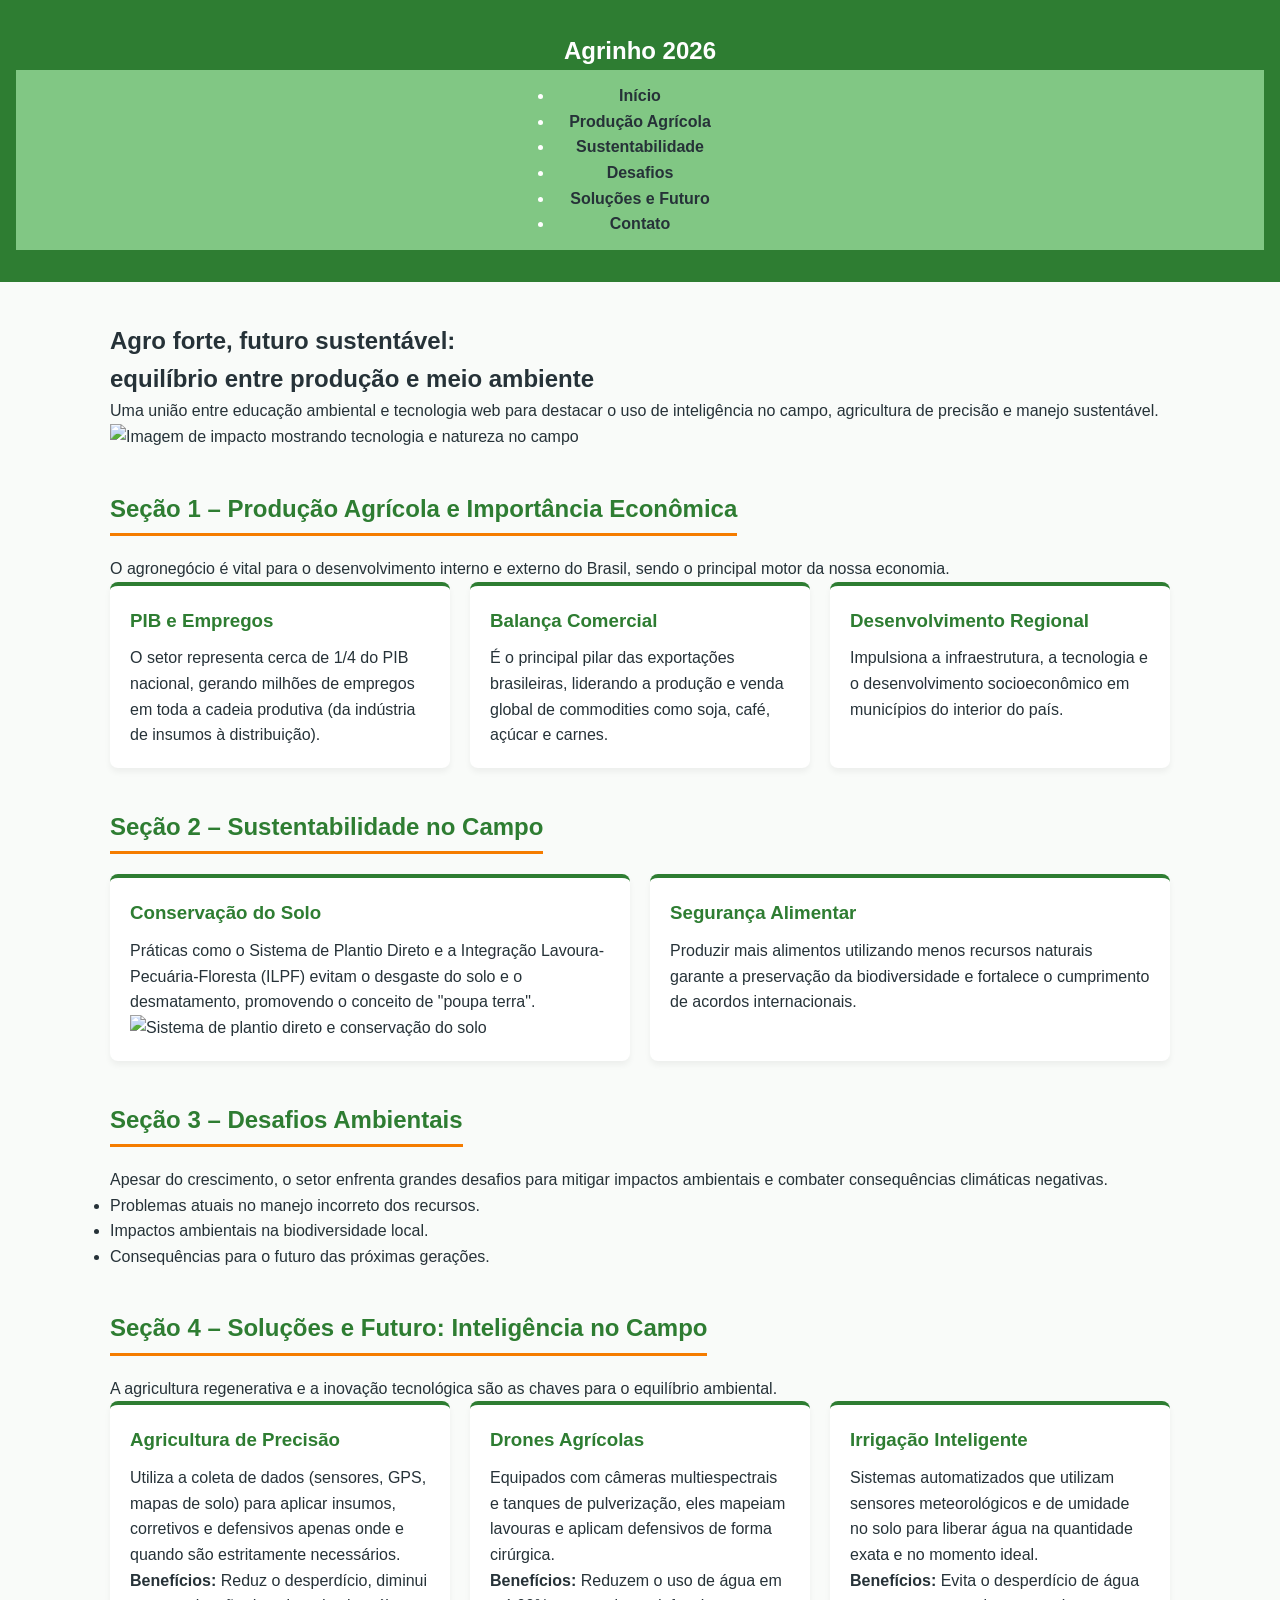
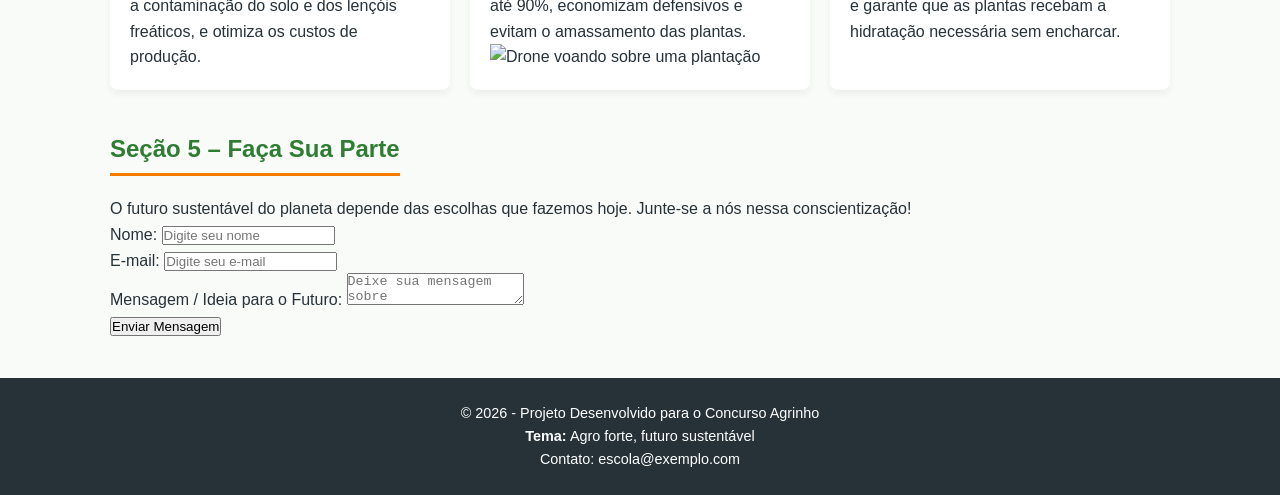
==== index.html @ 7d665810 "Create index.html" ====
<!DOCTYPE html>
<html lang="pt-BR">
<head>
    <meta charset="UTF-8">
    <meta name="viewport" content="width=device-width, initial-scale=1.0">
    <title>Agrinho 2026 - Agro Forte, Futuro Sustentável</title>
    <link rel="stylesheet" href="style.css">
</head>
<body>

    <header>
        <div class="logo">
            <h2>Agrinho 2026</h2>
        </div>
        <nav>
            <ul>
                <li><a href="#inicio">Início</a></li>
                <li><a href="#producao">Produção Agrícola</a></li>
                <li><a href="#sustentabilidade">Sustentabilidade</a></li>
                <li><a href="#desafios">Desafios</a></li>
                <li><a href="#solucoes">Soluções e Futuro</a></li>
                <li><a href="#contato">Contato</a></li>
            </ul>
        </nav>
    </header>

    <main>

        <section id="inicio">
            <div class="banner">
                <h1>Agro forte, futuro sustentável:<br><span>equilíbrio entre produção e meio ambiente</span></h1>
                <p>Uma união entre educação ambiental e tecnologia web para destacar o uso de inteligência no campo, agricultura de precisão e manejo sustentável.</p>
                <img src="https://via.placeholder.com/1200x400" alt="Imagem de impacto mostrando tecnologia e natureza no campo" class="img-responsiva">
            </div>
        </section>

        <section id="producao">
            <h2 class="titulo-secao">Seção 1 – Produção Agrícola e Importância Econômica</h2>
            <p class="subtitulo-secao">O agronegócio é vital para o desenvolvimento interno e externo do Brasil, sendo o principal motor da nossa economia.</p>
            
            <div class="container-cards">
                <article class="card">
                    <h3>PIB e Empregos</h3>
                    <p>O setor representa cerca de 1/4 do PIB nacional, gerando milhões de empregos em toda a cadeia produtiva (da indústria de insumos à distribuição).</p>
                </article>

                <article class="card">
                    <h3>Balança Comercial</h3>
                    <p>É o principal pilar das exportações brasileiras, liderando a produção e venda global de commodities como soja, café, açúcar e carnes.</p>
                </article>

                <article class="card">
                    <h3>Desenvolvimento Regional</h3>
                    <p>Impulsiona a infraestrutura, a tecnologia e o desenvolvimento socioeconômico em municípios do interior do país.</p>
                </article>
            </div>
        </section>

        <section id="sustentabilidade">
            <h2 class="titulo-secao">Seção 2 – Sustentabilidade no Campo</h2>
            
            <div class="container-cards">
                <article class="card">
                    <h3>Conservação do Solo</h3>
                    <p>Práticas como o Sistema de Plantio Direto e a Integração Lavoura-Pecuária-Floresta (ILPF) evitam o desgaste do solo e o desmatamento, promovendo o conceito de "poupa terra".</p>
                    <img src="https://via.placeholder.com/600x300" alt="Sistema de plantio direto e conservação do solo" class="img-responsiva">
                </article>

                <article class="card">
                    <h3>Segurança Alimentar</h3>
                    <p>Produzir mais alimentos utilizando menos recursos naturais garante a preservação da biodiversidade e fortalece o cumprimento de acordos internacionais.</p>
                </article>
            </div>
        </section>

        <section id="desafios" class="secao-destaque">
            <h2 class="titulo-secao">Seção 3 – Desafios Ambientais</h2>
            <p>Apesar do crescimento, o setor enfrenta grandes desafios para mitigar impactos ambientais e combater consequências climáticas negativas.</p>
            <ul class="lista-estilizada">
                <li>Problemas atuais no manejo incorreto dos recursos.</li>
                <li>Impactos ambientais na biodiversidade local.</li>
                <li>Consequências para o futuro das próximas gerações.</li>
            </ul>
        </section>

        <section id="solucoes">
            <h2 class="titulo-secao">Seção 4 – Soluções e Futuro: Inteligência no Campo</h2>
            <p class="subtitulo-secao">A agricultura regenerativa e a inovação tecnológica são as chaves para o equilíbrio ambiental.</p>

            <div class="container-cards">
                <article class="card">
                    <h3>Agricultura de Precisão</h3>
                    <p>Utiliza a coleta de dados (sensores, GPS, mapas de solo) para aplicar insumos, corretivos e defensivos apenas onde e quando são estritamente necessários.</p>
                    <p class="tag-beneficio"><strong>Benefícios:</strong> Reduz o desperdício, diminui a contaminação do solo e dos lençóis freáticos, e otimiza os custos de produção.</p>
                </article>

                <article class="card">
                    <h3>Drones Agrícolas</h3>
                    <p>Equipados com câmeras multiespectrais e tanques de pulverização, eles mapeiam lavouras e aplicam defensivos de forma cirúrgica.</p>
                    <p class="tag-beneficio"><strong>Benefícios:</strong> Reduzem o uso de água em até 90%, economizam defensivos e evitam o amassamento das plantas.</p>
                    <img src="https://via.placeholder.com/600x300" alt="Drone voando sobre uma plantação" class="img-responsiva">
                </article>

                <article class="card">
                    <h3>Irrigação Inteligente</h3>
                    <p>Sistemas automatizados que utilizam sensores meteorológicos e de umidade no solo para liberar água na quantidade exata e no momento ideal.</p>
                    <p class="tag-beneficio"><strong>Benefícios:</strong> Evita o desperdício de água e garante que as plantas recebam a hidratação necessária sem encharcar.</p>
                </article>
            </div>
        </section>

        <section id="contato" class="secao-formulario">
            <h2 class="titulo-secao">Seção 5 – Faça Sua Parte</h2>
            <p>O futuro sustentável do planeta depende das escolhas que fazemos hoje. Junte-se a nós nessa conscientização!</p>
            
            <form action="#" method="POST">
                <div class="grupo-campo">
                    <label for="nome">Nome:</label>
                    <input type="text" id="nome" name="nome" placeholder="Digite seu nome" required>
                </div>
                <div class="grupo-campo">
                    <label for="email">E-mail:</label>
                    <input type="email" id="email" name="email" placeholder="Digite seu e-mail" required>
                </div>
                <div class="grupo-campo">
                    <label for="mensagem">Mensagem / Ideia para o Futuro:</label>
                    <textarea id="mensagem" name="mensagem" placeholder="Deixe sua mensagem sobre sustentabilidade" required></textarea>
                </div>
                <button type="submit">Enviar Mensagem</button>
            </form>
        </section>

    </main>

    <footer>
        <p>&copy; 2026 - Projeto Desenvolvido para o Concurso Agrinho</p>
        <p><strong>Tema:</strong> Agro forte, futuro sustentável</p>
        <p>Contato: escola@exemplo.com</p>
    </footer>

</body>
</html>
---- style.css ----
/* ==========================================================================
   1. CONFIGURAÇÕES GERAIS E VARIÁVEIS
   ========================================================================== */
:root {
    /* Cores voltadas ao tema Agrinho (Sustentabilidade/Campo) */
    --cor-principal: #2e7d32;     /* Verde folha escuro */
    --cor-secundaria: #81c784;    /* Verde claro */
    --cor-destaque: #f57c00;      /* Laranja terra/sol */
    --cor-fundo: #f9fbf9;         /* Branco levemente esverdeado */
    --cor-texto: #263238;         /* Cinza escuro para melhor leitura */
    --cor-card: #ffffff;          /* Branco puro para os blocos */
    
    /* Fontes */
    --fonte-principal: 'Arial', sans-serif;
}

* {
    margin: 0;
    padding: 0;
    box-sizing: border-box;
}

body {
    font-family: var(--fonte-principal);
    background-color: var(--cor-fundo);
    color: var(--cor-texto);
    line-height: 1.6;
}

/* ==========================================================================
   2. ESTRUTURA DO LAYOUT (HEADER, NAV, MAIN, FOOTER)
   ========================================================================== */
header {
    background-color: var(--cor-principal);
    color: white;
    padding: 2rem 1rem;
    text-align: center;
}

header h1 {
    font-size: 2.2rem;
    margin-bottom: 0.5rem;
}

nav {
    background-color: var(--cor-secundaria);
    display: flex;
    justify-content: center;
    padding: 0.8rem;
}

nav a {
    color: var(--cor-texto);
    text-decoration: none;
    font-weight: bold;
    margin: 0 15px;
    transition: color 0.3s ease;
}

nav a:hover {
    color: white;
}

main {
    max-width: 1100px;
    margin: 40px auto;
    padding: 0 20px;
}

footer {
    background-color: var(--cor-texto);
    color: white;
    text-align: center;
    padding: 1.5rem;
    margin-top: 40px;
    font-size: 0.9rem;
}

/* ==========================================================================
   3. COMPONENTES (CARDS E SEÇÕES)
   ========================================================================== */
section {
    margin-bottom: 40px;
}

.titulo-secao {
    color: var(--cor-principal);
    border-bottom: 3px solid var(--cor-destaque);
    padding-bottom: 5px;
    margin-bottom: 20px;
    display: inline-block;
}

/* Container para organizar conteúdos lado a lado no PC */
.container-cards {
    display: flex;
    gap: 20px;
    flex-wrap: wrap; /* Permite quebrar linha no celular */
}

.card {
    background-color: var(--cor-card);
    border-radius: 8px;
    padding: 20px;
    flex: 1;
    min-width: 280px; /* Impede que fiquem esmagados */
    box-shadow: 0 4px 6px rgba(0, 0, 0, 0.05);
    border-top: 4px solid var(--cor-principal);
}

.card h3 {
    color: var(--cor-principal);
    margin-bottom: 10px;
}

/* ==========================================================================
   4. RESPONSIVIDADE (FOCO EM CELULARES)
   ========================================================================== */
@media (max-width: 768px) {
    header h1 {
        font-size: 1.8rem;
    }

    nav {
        flex-direction: column;
        align-items: center;
        gap: 10px;
    }

    main {
        margin: 20px auto;
    }

    .container-cards {
        flex-direction: column;
    }
}
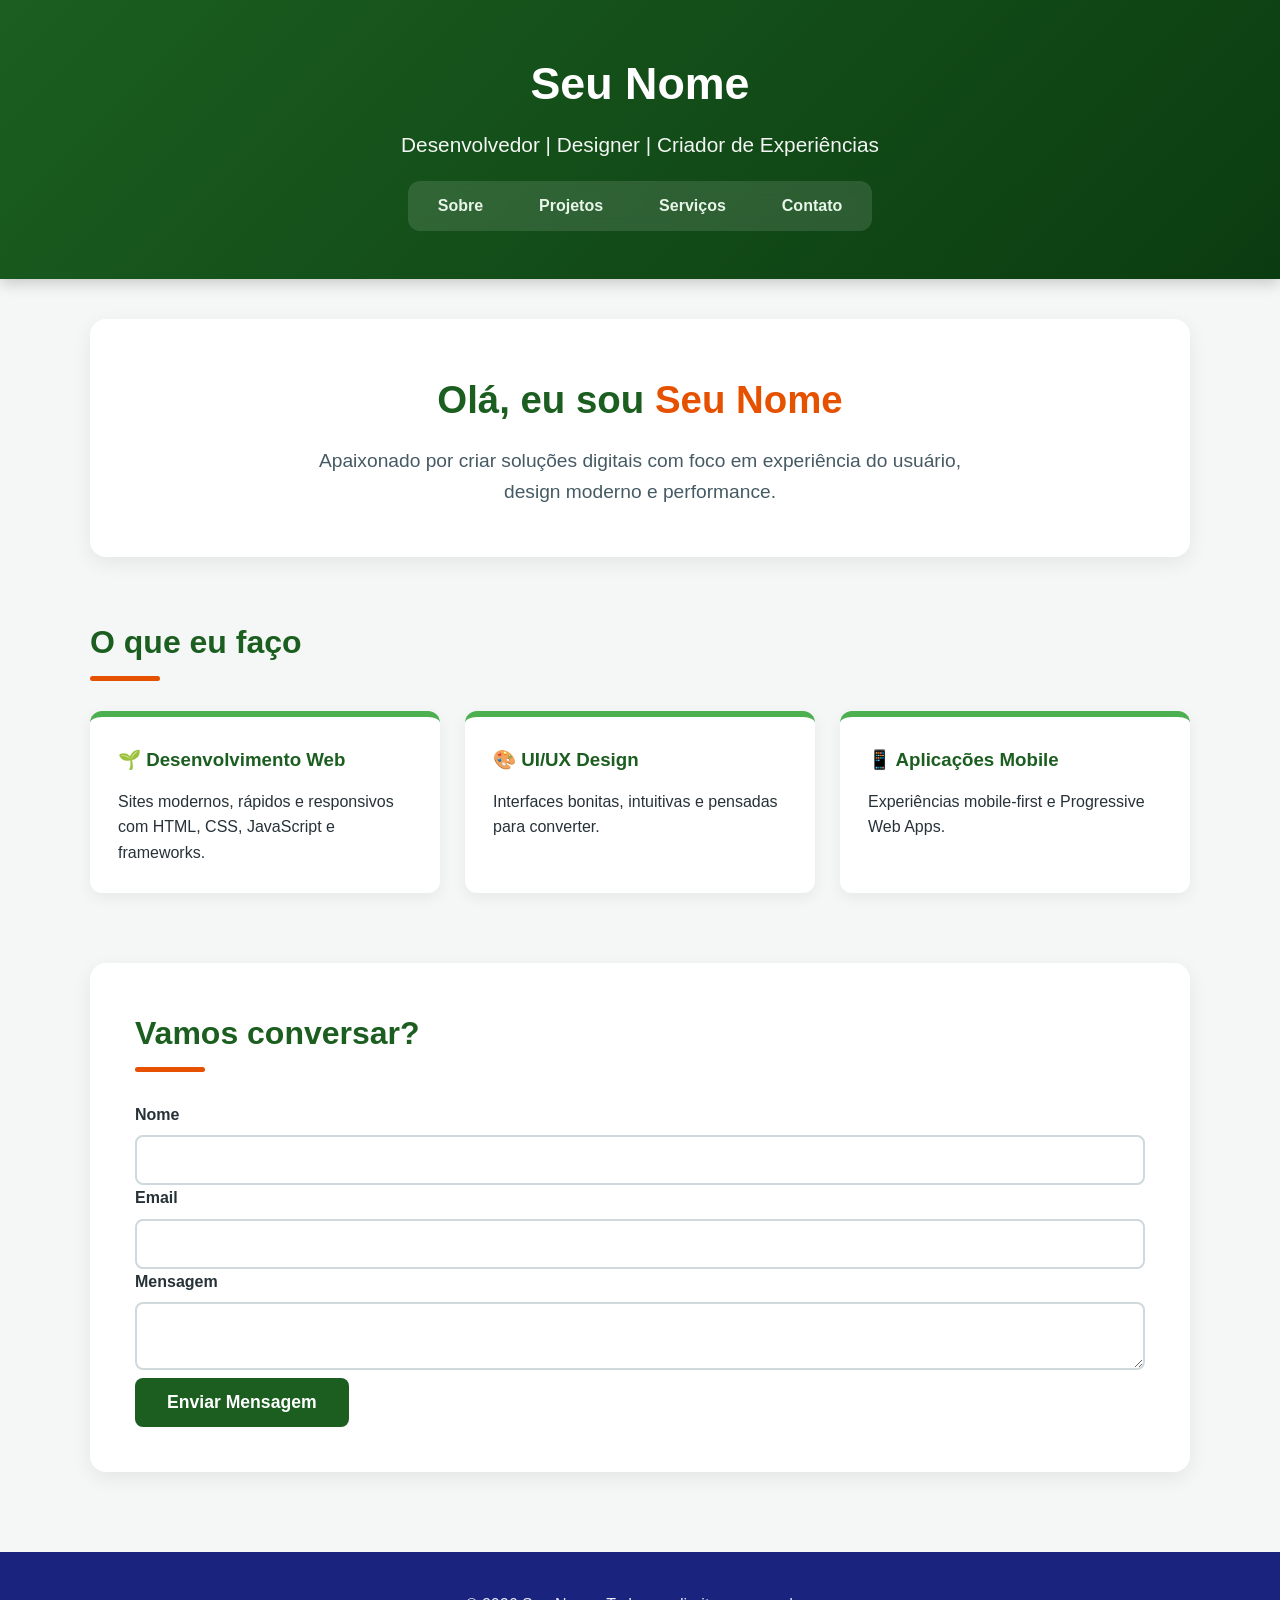
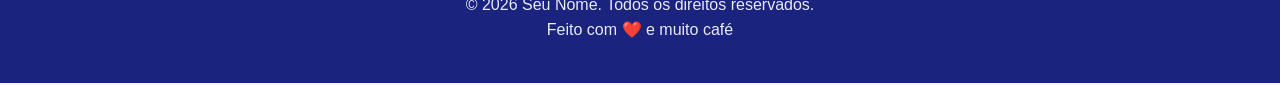
==== commit 9a127d7d: "Create index.html" ====
--- a/index.html
+++ b/index.html
@@ -3,139 +3,293 @@
 <head>
     <meta charset="UTF-8">
     <meta name="viewport" content="width=device-width, initial-scale=1.0">
-    <title>Agrinho 2026 - Agro Forte, Futuro Sustentável</title>
-    <link rel="stylesheet" href="style.css">
+    <title>Seu Nome | Portfólio</title>
+    <style>
+        /* === Seu CSS (melhorado e organizado) === */
+        :root {
+            --cor-principal: #1b5e20;
+            --cor-secundaria: #4caf50;
+            --cor-fundo-claro: #e8f5e9;
+            --cor-destaque: #e65100;
+            --cor-fundo: #f4f7f5;
+            --cor-texto: #263238;
+            --cor-card: #ffffff;
+            --fonte-principal: 'Segoe UI', Tahoma, Geneva, Verdana, sans-serif;
+        }
+
+        * {
+            margin: 0;
+            padding: 0;
+            box-sizing: border-box;
+        }
+
+        html { scroll-behavior: smooth; }
+
+        body {
+            font-family: var(--fonte-principal);
+            background-color: var(--cor-fundo);
+            color: var(--cor-texto);
+            line-height: 1.6;
+        }
+
+        header {
+            background: linear-gradient(135deg, var(--cor-principal), #0b3c11);
+            color: white;
+            padding: 3rem 1rem;
+            text-align: center;
+            box-shadow: 0 4px 15px rgba(0,0,0,0.2);
+        }
+
+        header h1 {
+            font-size: 2.8rem;
+            margin-bottom: 0.5rem;
+        }
+
+        header p {
+            font-size: 1.3rem;
+            opacity: 0.95;
+        }
+
+        nav {
+            background-color: rgba(255, 255, 255, 0.12);
+            margin: 20px auto 0;
+            padding: 12px;
+            border-radius: 12px;
+            display: inline-block;
+            backdrop-filter: blur(8px);
+        }
+
+        nav ul {
+            list-style: none;
+            display: flex;
+            justify-content: center;
+            gap: 20px;
+            flex-wrap: wrap;
+        }
+
+        nav a {
+            color: #e8f5e9;
+            text-decoration: none;
+            font-weight: 600;
+            padding: 10px 18px;
+            border-radius: 8px;
+            transition: all 0.3s ease;
+        }
+
+        nav a:hover {
+            background-color: var(--cor-destaque);
+            color: white;
+            transform: translateY(-2px);
+        }
+
+        main {
+            max-width: 1140px;
+            margin: 40px auto;
+            padding: 0 20px;
+        }
+
+        .banner {
+            background-color: var(--cor-card);
+            padding: 50px 30px;
+            border-radius: 16px;
+            box-shadow: 0 6px 20px rgba(0,0,0,0.07);
+            text-align: center;
+            margin-bottom: 60px;
+        }
+
+        .banner h1 {
+            color: var(--cor-principal);
+            font-size: 2.4rem;
+            margin-bottom: 16px;
+        }
+
+        .banner h1 span {
+            color: var(--cor-destaque);
+        }
+
+        .banner p {
+            font-size: 1.2rem;
+            max-width: 700px;
+            margin: 0 auto;
+            color: #455a64;
+        }
+
+        section {
+            margin-bottom: 70px;
+        }
+
+        .titulo-secao {
+            color: var(--cor-principal);
+            font-size: 2rem;
+            position: relative;
+            padding-bottom: 12px;
+            margin-bottom: 30px;
+        }
+
+        .titulo-secao::after {
+            content: '';
+            position: absolute;
+            bottom: 0;
+            left: 0;
+            width: 70px;
+            height: 5px;
+            background-color: var(--cor-destaque);
+            border-radius: 3px;
+        }
+
+        .container-cards {
+            display: flex;
+            gap: 25px;
+            flex-wrap: wrap;
+        }
+
+        .card {
+            background-color: var(--cor-card);
+            border-radius: 12px;
+            padding: 28px;
+            flex: 1;
+            min-width: 300px;
+            box-shadow: 0 5px 15px rgba(0,0,0,0.06);
+            border-top: 6px solid var(--cor-secundaria);
+            transition: all 0.3s ease;
+        }
+
+        .card:hover {
+            transform: translateY(-8px);
+            box-shadow: 0 12px 30px rgba(0,0,0,0.1);
+        }
+
+        .card h3 {
+            color: var(--cor-principal);
+            margin-bottom: 14px;
+        }
+
+        .secao-formulario {
+            background-color: var(--cor-card);
+            padding: 45px;
+            border-radius: 16px;
+            box-shadow: 0 6px 20px rgba(0,0,0,0.07);
+        }
+
+        form label {
+            display: block;
+            font-weight: 600;
+            margin-bottom: 8px;
+        }
+
+        form input, form textarea {
+            width: 100%;
+            padding: 14px;
+            border: 2px solid #cfd8dc;
+            border-radius: 8px;
+            font-size: 1rem;
+            transition: border 0.3s;
+        }
+
+        form input:focus, form textarea:focus {
+            border-color: var(--cor-secundaria);
+            outline: none;
+        }
+
+        form button {
+            background-color: var(--cor-principal);
+            color: white;
+            padding: 14px 32px;
+            border: none;
+            border-radius: 8px;
+            font-size: 1.1rem;
+            font-weight: bold;
+            cursor: pointer;
+            transition: 0.3s;
+        }
+
+        form button:hover {
+            background-color: #0f3d14;
+            transform: scale(1.03);
+        }
+
+        footer {
+            background-color: #1a237e;
+            color: #e8eaf6;
+            text-align: center;
+            padding: 2.5rem 1rem;
+            margin-top: 80px;
+        }
+
+        @media (max-width: 768px) {
+            header h1 { font-size: 2.1rem; }
+            .banner h1 { font-size: 1.9rem; }
+            nav ul { flex-direction: column; }
+            .container-cards { flex-direction: column; }
+        }
+    </style>
 </head>
 <body>
 
     <header>
-        <div class="logo">
-            <h2>Agrinho 2026</h2>
-        </div>
+        <h1>Seu Nome</h1>
+        <p>Desenvolvedor | Designer | Criador de Experiências</p>
+        
         <nav>
             <ul>
-                <li><a href="#inicio">Início</a></li>
-                <li><a href="#producao">Produção Agrícola</a></li>
-                <li><a href="#sustentabilidade">Sustentabilidade</a></li>
-                <li><a href="#desafios">Desafios</a></li>
-                <li><a href="#solucoes">Soluções e Futuro</a></li>
+                <li><a href="#sobre">Sobre</a></li>
+                <li><a href="#projetos">Projetos</a></li>
+                <li><a href="#servicos">Serviços</a></li>
                 <li><a href="#contato">Contato</a></li>
             </ul>
         </nav>
     </header>
 
     <main>
-
-        <section id="inicio">
-            <div class="banner">
-                <h1>Agro forte, futuro sustentável:<br><span>equilíbrio entre produção e meio ambiente</span></h1>
-                <p>Uma união entre educação ambiental e tecnologia web para destacar o uso de inteligência no campo, agricultura de precisão e manejo sustentável.</p>
-                <img src="https://via.placeholder.com/1200x400" alt="Imagem de impacto mostrando tecnologia e natureza no campo" class="img-responsiva">
+        <!-- Banner -->
+        <section class="banner" id="sobre">
+            <h1>Olá, eu sou <span>Seu Nome</span></h1>
+            <p>Apaixonado por criar soluções digitais com foco em experiência do usuário, design moderno e performance.</p>
+        </section>
+
+        <!-- Serviços / Habilidades -->
+        <section id="servicos">
+            <h2 class="titulo-secao">O que eu faço</h2>
+            <div class="container-cards">
+                <div class="card">
+                    <h3>🌱 Desenvolvimento Web</h3>
+                    <p>Sites modernos, rápidos e responsivos com HTML, CSS, JavaScript e frameworks.</p>
+                </div>
+                <div class="card">
+                    <h3>🎨 UI/UX Design</h3>
+                    <p>Interfaces bonitas, intuitivas e pensadas para converter.</p>
+                </div>
+                <div class="card">
+                    <h3>📱 Aplicações Mobile</h3>
+                    <p>Experiências mobile-first e Progressive Web Apps.</p>
+                </div>
             </div>
         </section>
 
-        <section id="producao">
-            <h2 class="titulo-secao">Seção 1 – Produção Agrícola e Importância Econômica</h2>
-            <p class="subtitulo-secao">O agronegócio é vital para o desenvolvimento interno e externo do Brasil, sendo o principal motor da nossa economia.</p>
-            
-            <div class="container-cards">
-                <article class="card">
-                    <h3>PIB e Empregos</h3>
-                    <p>O setor representa cerca de 1/4 do PIB nacional, gerando milhões de empregos em toda a cadeia produtiva (da indústria de insumos à distribuição).</p>
-                </article>
-
-                <article class="card">
-                    <h3>Balança Comercial</h3>
-                    <p>É o principal pilar das exportações brasileiras, liderando a produção e venda global de commodities como soja, café, açúcar e carnes.</p>
-                </article>
-
-                <article class="card">
-                    <h3>Desenvolvimento Regional</h3>
-                    <p>Impulsiona a infraestrutura, a tecnologia e o desenvolvimento socioeconômico em municípios do interior do país.</p>
-                </article>
-            </div>
-        </section>
-
-        <section id="sustentabilidade">
-            <h2 class="titulo-secao">Seção 2 – Sustentabilidade no Campo</h2>
-            
-            <div class="container-cards">
-                <article class="card">
-                    <h3>Conservação do Solo</h3>
-                    <p>Práticas como o Sistema de Plantio Direto e a Integração Lavoura-Pecuária-Floresta (ILPF) evitam o desgaste do solo e o desmatamento, promovendo o conceito de "poupa terra".</p>
-                    <img src="https://via.placeholder.com/600x300" alt="Sistema de plantio direto e conservação do solo" class="img-responsiva">
-                </article>
-
-                <article class="card">
-                    <h3>Segurança Alimentar</h3>
-                    <p>Produzir mais alimentos utilizando menos recursos naturais garante a preservação da biodiversidade e fortalece o cumprimento de acordos internacionais.</p>
-                </article>
-            </div>
-        </section>
-
-        <section id="desafios" class="secao-destaque">
-            <h2 class="titulo-secao">Seção 3 – Desafios Ambientais</h2>
-            <p>Apesar do crescimento, o setor enfrenta grandes desafios para mitigar impactos ambientais e combater consequências climáticas negativas.</p>
-            <ul class="lista-estilizada">
-                <li>Problemas atuais no manejo incorreto dos recursos.</li>
-                <li>Impactos ambientais na biodiversidade local.</li>
-                <li>Consequências para o futuro das próximas gerações.</li>
-            </ul>
-        </section>
-
-        <section id="solucoes">
-            <h2 class="titulo-secao">Seção 4 – Soluções e Futuro: Inteligência no Campo</h2>
-            <p class="subtitulo-secao">A agricultura regenerativa e a inovação tecnológica são as chaves para o equilíbrio ambiental.</p>
-
-            <div class="container-cards">
-                <article class="card">
-                    <h3>Agricultura de Precisão</h3>
-                    <p>Utiliza a coleta de dados (sensores, GPS, mapas de solo) para aplicar insumos, corretivos e defensivos apenas onde e quando são estritamente necessários.</p>
-                    <p class="tag-beneficio"><strong>Benefícios:</strong> Reduz o desperdício, diminui a contaminação do solo e dos lençóis freáticos, e otimiza os custos de produção.</p>
-                </article>
-
-                <article class="card">
-                    <h3>Drones Agrícolas</h3>
-                    <p>Equipados com câmeras multiespectrais e tanques de pulverização, eles mapeiam lavouras e aplicam defensivos de forma cirúrgica.</p>
-                    <p class="tag-beneficio"><strong>Benefícios:</strong> Reduzem o uso de água em até 90%, economizam defensivos e evitam o amassamento das plantas.</p>
-                    <img src="https://via.placeholder.com/600x300" alt="Drone voando sobre uma plantação" class="img-responsiva">
-                </article>
-
-                <article class="card">
-                    <h3>Irrigação Inteligente</h3>
-                    <p>Sistemas automatizados que utilizam sensores meteorológicos e de umidade no solo para liberar água na quantidade exata e no momento ideal.</p>
-                    <p class="tag-beneficio"><strong>Benefícios:</strong> Evita o desperdício de água e garante que as plantas recebam a hidratação necessária sem encharcar.</p>
-                </article>
-            </div>
-        </section>
-
-        <section id="contato" class="secao-formulario">
-            <h2 class="titulo-secao">Seção 5 – Faça Sua Parte</h2>
-            <p>O futuro sustentável do planeta depende das escolhas que fazemos hoje. Junte-se a nós nessa conscientização!</p>
-            
-            <form action="#" method="POST">
+        <!-- Formulário de Contato -->
+        <section class="secao-formulario" id="contato">
+            <h2 class="titulo-secao">Vamos conversar?</h2>
+            <form action="https://formspree.io/f/SEU_ID_AQUI" method="POST">
                 <div class="grupo-campo">
-                    <label for="nome">Nome:</label>
-                    <input type="text" id="nome" name="nome" placeholder="Digite seu nome" required>
+                    <label>Nome</label>
+                    <input type="text" name="nome" required>
                 </div>
                 <div class="grupo-campo">
-                    <label for="email">E-mail:</label>
-                    <input type="email" id="email" name="email" placeholder="Digite seu e-mail" required>
+                    <label>Email</label>
+                    <input type="email" name="email" required>
                 </div>
                 <div class="grupo-campo">
-                    <label for="mensagem">Mensagem / Ideia para o Futuro:</label>
-                    <textarea id="mensagem" name="mensagem" placeholder="Deixe sua mensagem sobre sustentabilidade" required></textarea>
+                    <label>Mensagem</label>
+                    <textarea name="mensagem" required></textarea>
                 </div>
                 <button type="submit">Enviar Mensagem</button>
             </form>
         </section>
-
     </main>
 
     <footer>
-        <p>&copy; 2026 - Projeto Desenvolvido para o Concurso Agrinho</p>
-        <p><strong>Tema:</strong> Agro forte, futuro sustentável</p>
-        <p>Contato: escola@exemplo.com</p>
+        <p>&copy; 2026 Seu Nome. Todos os direitos reservados.</p>
+        <p>Feito com ❤️ e muito café</p>
     </footer>
 
 </body>
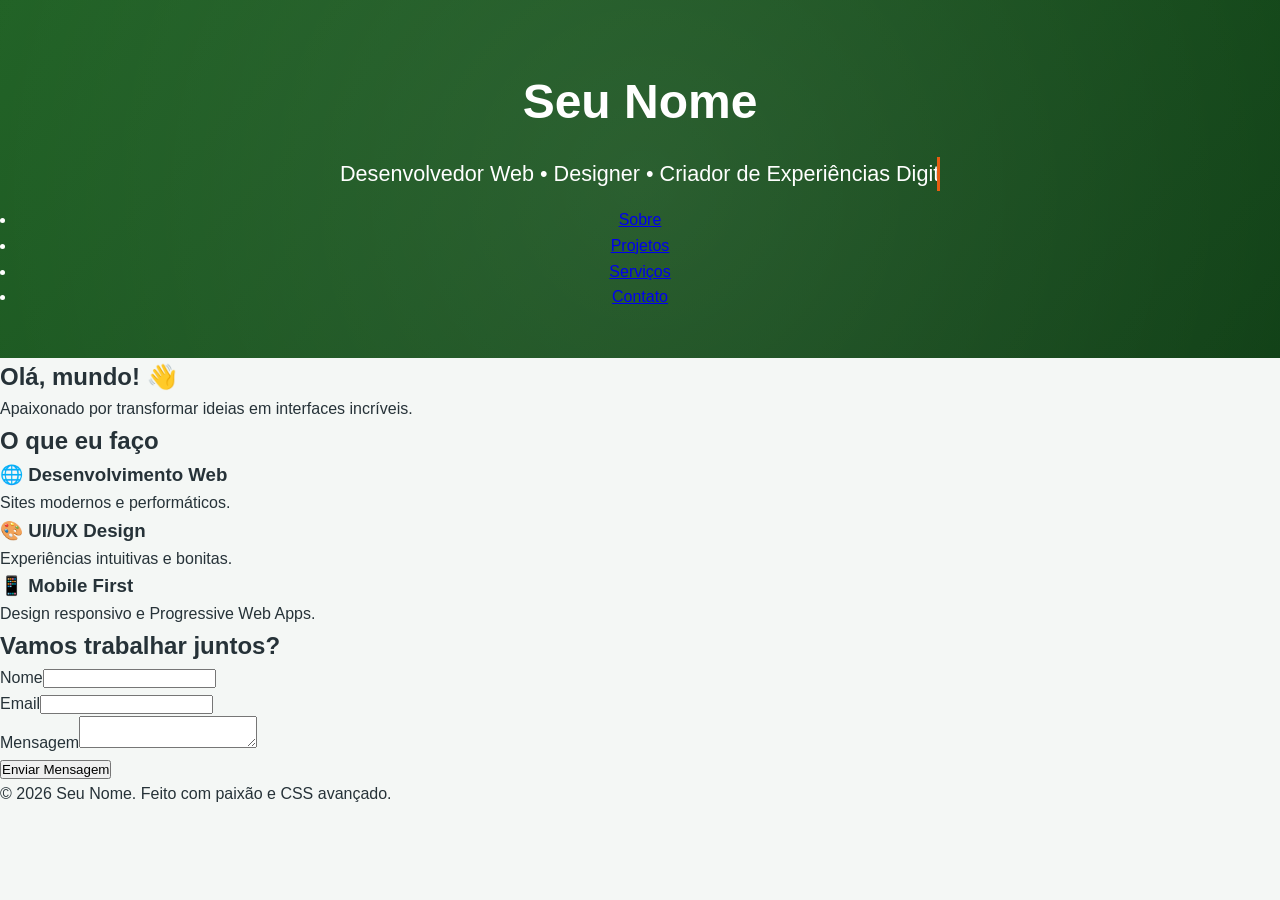
==== commit 74153103: "Create index.html" ====
--- a/index.html
+++ b/index.html
@@ -5,7 +5,6 @@
     <meta name="viewport" content="width=device-width, initial-scale=1.0">
     <title>Seu Nome | Portfólio</title>
     <style>
-        /* === Seu CSS (melhorado e organizado) === */
         :root {
             --cor-principal: #1b5e20;
             --cor-secundaria: #4caf50;
@@ -17,12 +16,7 @@
             --fonte-principal: 'Segoe UI', Tahoma, Geneva, Verdana, sans-serif;
         }
 
-        * {
-            margin: 0;
-            padding: 0;
-            box-sizing: border-box;
-        }
-
+        * { margin: 0; padding: 0; box-sizing: border-box; }
         html { scroll-behavior: smooth; }
 
         body {
@@ -30,196 +24,168 @@
             background-color: var(--cor-fundo);
             color: var(--cor-texto);
             line-height: 1.6;
-        }
-
+            overflow-x: hidden;
+        }
+
+        /* ==================== ANIMAÇÕES GERAIS ==================== */
+        @keyframes fadeInUp {
+            from {
+                opacity: 0;
+                transform: translateY(60px);
+            }
+            to {
+                opacity: 1;
+                transform: translateY(0);
+            }
+        }
+
+        @keyframes fadeIn {
+            from { opacity: 0; }
+            to { opacity: 1; }
+        }
+
+        @keyframes glow {
+            0% { box-shadow: 0 0 10px rgba(76, 175, 80, 0.3); }
+            50% { box-shadow: 0 0 25px rgba(76, 175, 80, 0.6); }
+            100% { box-shadow: 0 0 10px rgba(76, 175, 80, 0.3); }
+        }
+
+        .animate {
+            animation: fadeInUp 0.8s ease forwards;
+        }
+
+        /* ==================== HEADER ==================== */
         header {
             background: linear-gradient(135deg, var(--cor-principal), #0b3c11);
             color: white;
-            padding: 3rem 1rem;
+            padding: 4rem 1rem 3rem;
             text-align: center;
-            box-shadow: 0 4px 15px rgba(0,0,0,0.2);
-        }
-
-        header h1 {
-            font-size: 2.8rem;
-            margin-bottom: 0.5rem;
-        }
-
-        header p {
-            font-size: 1.3rem;
-            opacity: 0.95;
-        }
-
-        nav {
-            background-color: rgba(255, 255, 255, 0.12);
-            margin: 20px auto 0;
-            padding: 12px;
-            border-radius: 12px;
-            display: inline-block;
-            backdrop-filter: blur(8px);
-        }
-
-        nav ul {
-            list-style: none;
-            display: flex;
-            justify-content: center;
-            gap: 20px;
-            flex-wrap: wrap;
-        }
-
-        nav a {
-            color: #e8f5e9;
-            text-decoration: none;
-            font-weight: 600;
-            padding: 10px 18px;
-            border-radius: 8px;
-            transition: all 0.3s ease;
-        }
-
-        nav a:hover {
-            background-color: var(--cor-destaque);
-            color: white;
-            transform: translateY(-2px);
-        }
-
-        main {
-            max-width: 1140px;
-            margin: 40px auto;
-            padding: 0 20px;
-        }
-
-        .banner {
-            background-color: var(--cor-card);
-            padding: 50px 30px;
-            border-radius: 16px;
-            box-shadow: 0 6px 20px rgba(0,0,0,0.07);
-            text-align: center;
-            margin-bottom: 60px;
-        }
-
-        .banner h1 {
-            color: var(--cor-principal);
-            font-size: 2.4rem;
-            margin-bottom: 16px;
-        }
-
-        .banner h1 span {
-            color: var(--cor-destaque);
-        }
-
-        .banner p {
-            font-size: 1.2rem;
-            max-width: 700px;
-            margin: 0 auto;
-            color: #455a64;
-        }
-
-        section {
-            margin-bottom: 70px;
-        }
-
-        .titulo-secao {
-            color: var(--cor-principal);
-            font-size: 2rem;
-            position: relative;
-            padding-bottom: 12px;
-            margin-bottom: 30px;
-        }
-
-        .titulo-secao::after {
+            position: relative;
+            overflow: hidden;
+        }
+
+        header::before {
             content: '';
             position: absolute;
-            bottom: 0;
+            top: -50%;
+            left: -50%;
+            width: 200%;
+            height: 200%;
+            background: radial-gradient(circle, rgba(255,255,255,0.1) 0%, transparent 70%);
+            animation: glow 8s infinite ease-in-out;
+        }
+
+        header h1 {
+            font-size: 3rem;
+            animation: fadeInUp 1s ease forwards;
+        }
+
+        /* Efeito de digitação */
+        .typing {
+            overflow: hidden;
+            white-space: nowrap;
+            border-right: 3px solid var(--cor-destaque);
+            width: 0;
+            animation: typing 3.5s steps(40, end) forwards,
+                     blink-caret 0.75s step-end infinite;
+        }
+
+        @keyframes typing {
+            from { width: 0 }
+            to { width: 100% }
+        }
+
+        @keyframes blink-caret {
+            from, to { border-color: transparent }
+            50% { border-color: var(--cor-destaque); }
+        }
+
+        /* ==================== NAV ==================== */
+        nav a {
+            position: relative;
+            transition: all 0.4s ease;
+        }
+
+        nav a::after {
+            content: '';
+            position: absolute;
+            width: 0;
+            height: 3px;
+            bottom: -4px;
+            left: 50%;
+            background-color: var(--cor-destaque);
+            transition: all 0.4s ease;
+        }
+
+        nav a:hover::after {
+            width: 100%;
             left: 0;
-            width: 70px;
-            height: 5px;
-            background-color: var(--cor-destaque);
-            border-radius: 3px;
-        }
-
-        .container-cards {
-            display: flex;
-            gap: 25px;
-            flex-wrap: wrap;
-        }
-
+        }
+
+        /* ==================== CARDS ==================== */
         .card {
-            background-color: var(--cor-card);
-            border-radius: 12px;
-            padding: 28px;
-            flex: 1;
-            min-width: 300px;
-            box-shadow: 0 5px 15px rgba(0,0,0,0.06);
-            border-top: 6px solid var(--cor-secundaria);
-            transition: all 0.3s ease;
+            animation: fadeInUp 0.8s ease forwards;
+            transition: all 0.5s cubic-bezier(0.4, 0, 0.2, 1);
         }
 
         .card:hover {
-            transform: translateY(-8px);
-            box-shadow: 0 12px 30px rgba(0,0,0,0.1);
-        }
-
-        .card h3 {
-            color: var(--cor-principal);
-            margin-bottom: 14px;
-        }
-
-        .secao-formulario {
-            background-color: var(--cor-card);
-            padding: 45px;
-            border-radius: 16px;
-            box-shadow: 0 6px 20px rgba(0,0,0,0.07);
-        }
-
-        form label {
-            display: block;
-            font-weight: 600;
-            margin-bottom: 8px;
-        }
-
-        form input, form textarea {
-            width: 100%;
-            padding: 14px;
-            border: 2px solid #cfd8dc;
-            border-radius: 8px;
-            font-size: 1rem;
-            transition: border 0.3s;
-        }
-
-        form input:focus, form textarea:focus {
-            border-color: var(--cor-secundaria);
-            outline: none;
-        }
-
+            transform: translateY(-12px) scale(1.03) rotate(1deg);
+            box-shadow: 0 20px 40px rgba(0,0,0,0.15);
+            animation: glow 2s infinite;
+        }
+
+        /* ==================== SEÇÕES ==================== */
+        section {
+            opacity: 0;
+            transform: translateY(40px);
+            transition: all 0.8s ease;
+        }
+
+        section.visible {
+            opacity: 1;
+            transform: translateY(0);
+        }
+
+        .titulo-secao {
+            position: relative;
+        }
+
+        .titulo-secao::after {
+            animation: underlineGrow 1.2s ease forwards;
+        }
+
+        @keyframes underlineGrow {
+            from { width: 0; }
+            to { width: 70px; }
+        }
+
+        /* ==================== BOTÃO RIPPLE ==================== */
         form button {
-            background-color: var(--cor-principal);
-            color: white;
-            padding: 14px 32px;
-            border: none;
-            border-radius: 8px;
-            font-size: 1.1rem;
-            font-weight: bold;
-            cursor: pointer;
-            transition: 0.3s;
-        }
-
-        form button:hover {
-            background-color: #0f3d14;
-            transform: scale(1.03);
-        }
-
-        footer {
-            background-color: #1a237e;
-            color: #e8eaf6;
-            text-align: center;
-            padding: 2.5rem 1rem;
-            margin-top: 80px;
-        }
-
+            position: relative;
+            overflow: hidden;
+        }
+
+        form button::after {
+            content: '';
+            position: absolute;
+            top: 50%;
+            left: 50%;
+            width: 0;
+            height: 0;
+            background: rgba(255,255,255,0.4);
+            border-radius: 50%;
+            transform: translate(-50%, -50%);
+            transition: width 0.6s, height 0.6s;
+        }
+
+        form button:active::after {
+            width: 300px;
+            height: 300px;
+        }
+
+        /* ==================== RESPONSIVIDADE ==================== */
         @media (max-width: 768px) {
-            header h1 { font-size: 2.1rem; }
-            .banner h1 { font-size: 1.9rem; }
-            nav ul { flex-direction: column; }
+            header h1 { font-size: 2.3rem; }
             .container-cards { flex-direction: column; }
         }
     </style>
@@ -228,7 +194,9 @@
 
     <header>
         <h1>Seu Nome</h1>
-        <p>Desenvolvedor | Designer | Criador de Experiências</p>
+        <p class="typing" style="margin: 1rem auto; max-width: 600px; font-size: 1.35rem;">
+            Desenvolvedor Web • Designer • Criador de Experiências Digitais
+        </p>
         
         <nav>
             <ul>
@@ -241,56 +209,50 @@
     </header>
 
     <main>
-        <!-- Banner -->
-        <section class="banner" id="sobre">
-            <h1>Olá, eu sou <span>Seu Nome</span></h1>
-            <p>Apaixonado por criar soluções digitais com foco em experiência do usuário, design moderno e performance.</p>
+        <section id="sobre" class="banner">
+            <h1 style="animation: fadeInUp 1s ease;">Olá, mundo! 👋</h1>
+            <p>Apaixonado por transformar ideias em interfaces incríveis.</p>
         </section>
 
-        <!-- Serviços / Habilidades -->
         <section id="servicos">
             <h2 class="titulo-secao">O que eu faço</h2>
             <div class="container-cards">
-                <div class="card">
-                    <h3>🌱 Desenvolvimento Web</h3>
-                    <p>Sites modernos, rápidos e responsivos com HTML, CSS, JavaScript e frameworks.</p>
-                </div>
-                <div class="card">
-                    <h3>🎨 UI/UX Design</h3>
-                    <p>Interfaces bonitas, intuitivas e pensadas para converter.</p>
-                </div>
-                <div class="card">
-                    <h3>📱 Aplicações Mobile</h3>
-                    <p>Experiências mobile-first e Progressive Web Apps.</p>
-                </div>
+                <div class="card"><h3>🌐 Desenvolvimento Web</h3><p>Sites modernos e performáticos.</p></div>
+                <div class="card"><h3>🎨 UI/UX Design</h3><p>Experiências intuitivas e bonitas.</p></div>
+                <div class="card"><h3>📱 Mobile First</h3><p>Design responsivo e Progressive Web Apps.</p></div>
             </div>
         </section>
 
-        <!-- Formulário de Contato -->
         <section class="secao-formulario" id="contato">
-            <h2 class="titulo-secao">Vamos conversar?</h2>
-            <form action="https://formspree.io/f/SEU_ID_AQUI" method="POST">
-                <div class="grupo-campo">
-                    <label>Nome</label>
-                    <input type="text" name="nome" required>
-                </div>
-                <div class="grupo-campo">
-                    <label>Email</label>
-                    <input type="email" name="email" required>
-                </div>
-                <div class="grupo-campo">
-                    <label>Mensagem</label>
-                    <textarea name="mensagem" required></textarea>
-                </div>
+            <h2 class="titulo-secao">Vamos trabalhar juntos?</h2>
+            <form>
+                <div class="grupo-campo"><label>Nome</label><input type="text" required></div>
+                <div class="grupo-campo"><label>Email</label><input type="email" required></div>
+                <div class="grupo-campo"><label>Mensagem</label><textarea required></textarea></div>
                 <button type="submit">Enviar Mensagem</button>
             </form>
         </section>
     </main>
 
     <footer>
-        <p>&copy; 2026 Seu Nome. Todos os direitos reservados.</p>
-        <p>Feito com ❤️ e muito café</p>
+        <p>&copy; 2026 Seu Nome. Feito com paixão e CSS avançado.</p>
     </footer>
 
+    <!-- Script leve para animação ao scroll -->
+    <script>
+        const sections = document.querySelectorAll('section');
+        
+        const observer = new IntersectionObserver((entries) => {
+            entries.forEach((entry, index) => {
+                if (entry.isIntersecting) {
+                    setTimeout(() => {
+                        entry.target.classList.add('visible');
+                    }, index * 150);
+                }
+            });
+        }, { threshold: 0.1 });
+
+        sections.forEach(section => observer.observe(section));
+    </script>
 </body>
 </html>
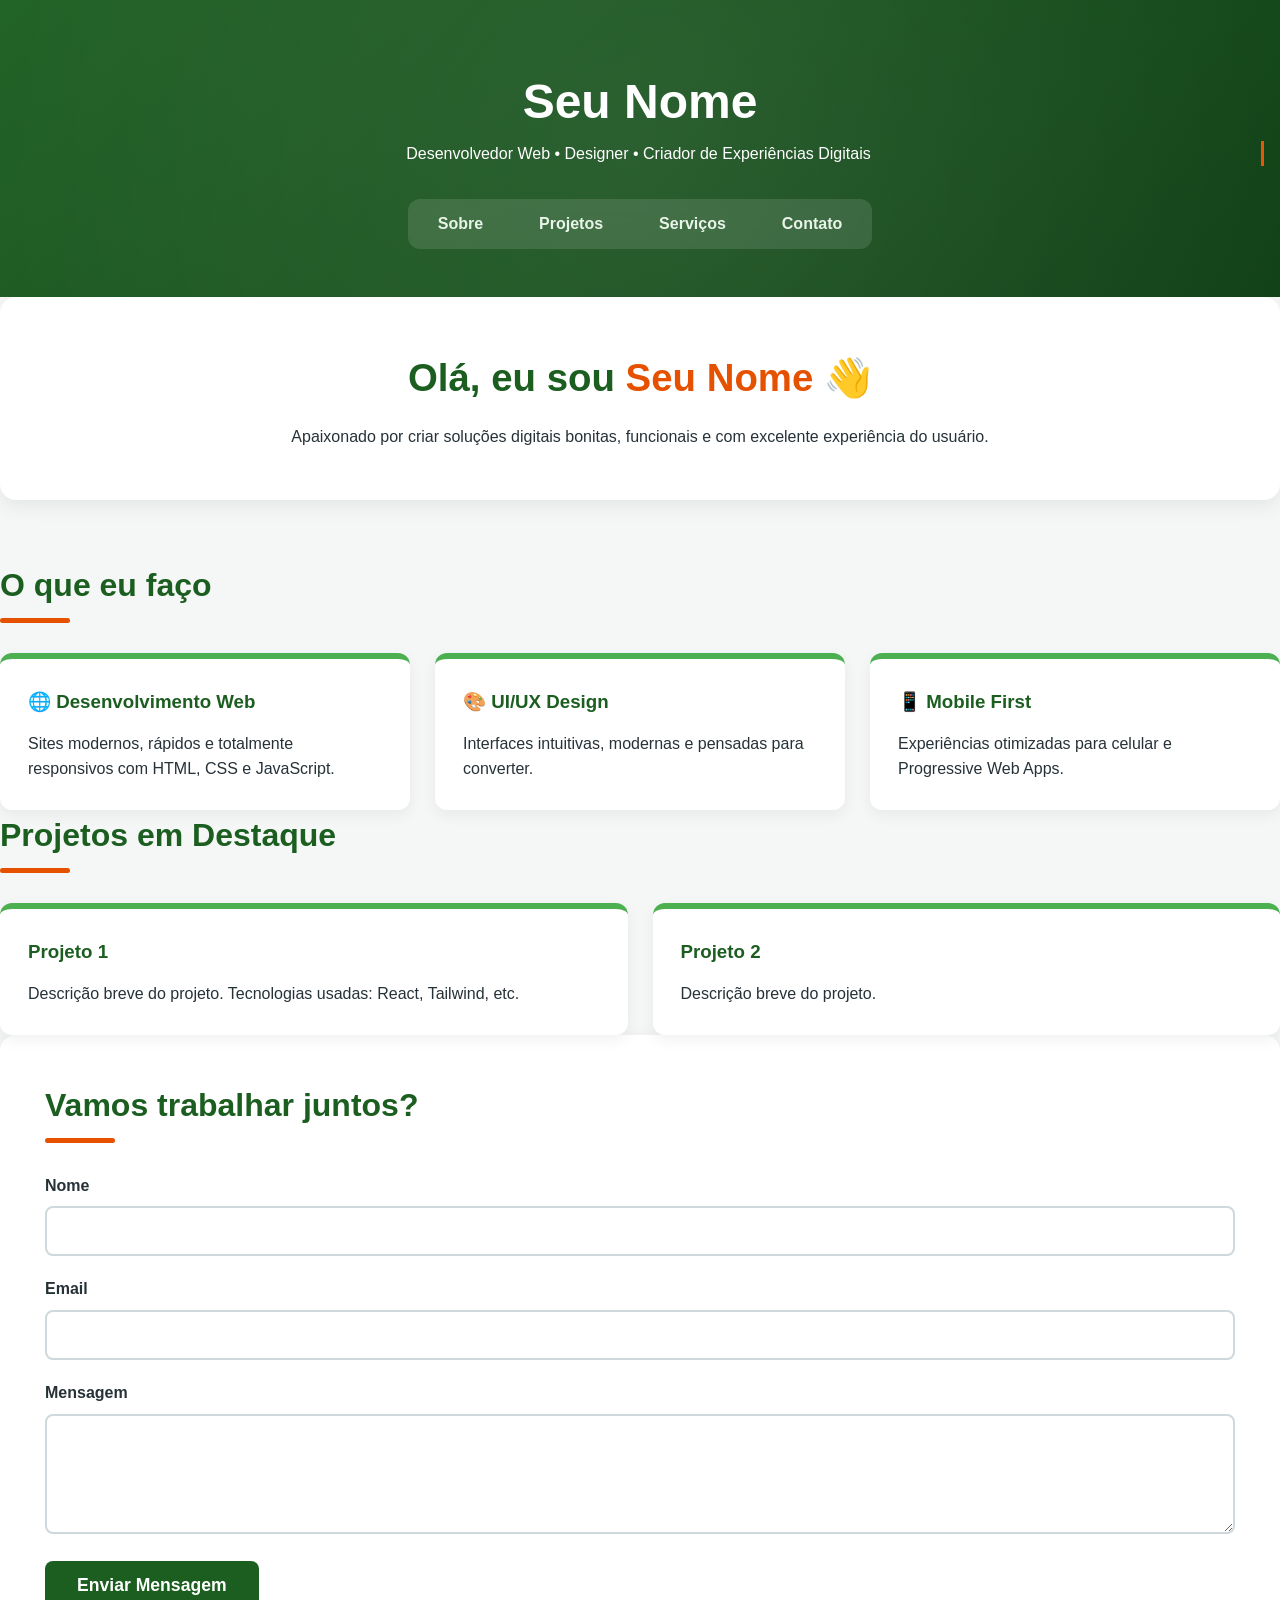
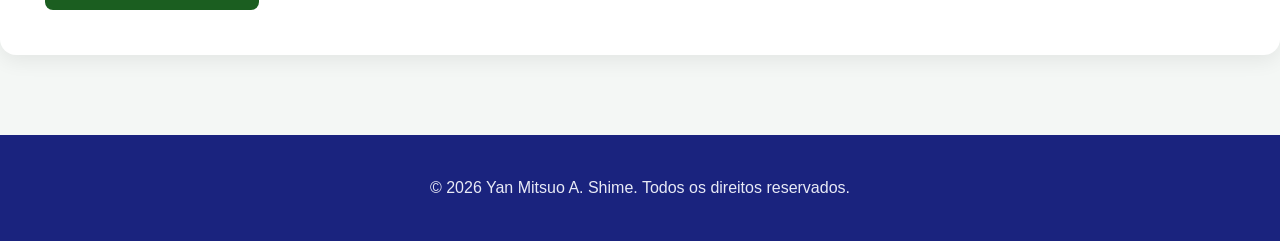
==== commit a778900c: "Create index.html" ====
--- a/index.html
+++ b/index.html
@@ -4,199 +4,13 @@
     <meta charset="UTF-8">
     <meta name="viewport" content="width=device-width, initial-scale=1.0">
     <title>Seu Nome | Portfólio</title>
-    <style>
-        :root {
-            --cor-principal: #1b5e20;
-            --cor-secundaria: #4caf50;
-            --cor-fundo-claro: #e8f5e9;
-            --cor-destaque: #e65100;
-            --cor-fundo: #f4f7f5;
-            --cor-texto: #263238;
-            --cor-card: #ffffff;
-            --fonte-principal: 'Segoe UI', Tahoma, Geneva, Verdana, sans-serif;
-        }
-
-        * { margin: 0; padding: 0; box-sizing: border-box; }
-        html { scroll-behavior: smooth; }
-
-        body {
-            font-family: var(--fonte-principal);
-            background-color: var(--cor-fundo);
-            color: var(--cor-texto);
-            line-height: 1.6;
-            overflow-x: hidden;
-        }
-
-        /* ==================== ANIMAÇÕES GERAIS ==================== */
-        @keyframes fadeInUp {
-            from {
-                opacity: 0;
-                transform: translateY(60px);
-            }
-            to {
-                opacity: 1;
-                transform: translateY(0);
-            }
-        }
-
-        @keyframes fadeIn {
-            from { opacity: 0; }
-            to { opacity: 1; }
-        }
-
-        @keyframes glow {
-            0% { box-shadow: 0 0 10px rgba(76, 175, 80, 0.3); }
-            50% { box-shadow: 0 0 25px rgba(76, 175, 80, 0.6); }
-            100% { box-shadow: 0 0 10px rgba(76, 175, 80, 0.3); }
-        }
-
-        .animate {
-            animation: fadeInUp 0.8s ease forwards;
-        }
-
-        /* ==================== HEADER ==================== */
-        header {
-            background: linear-gradient(135deg, var(--cor-principal), #0b3c11);
-            color: white;
-            padding: 4rem 1rem 3rem;
-            text-align: center;
-            position: relative;
-            overflow: hidden;
-        }
-
-        header::before {
-            content: '';
-            position: absolute;
-            top: -50%;
-            left: -50%;
-            width: 200%;
-            height: 200%;
-            background: radial-gradient(circle, rgba(255,255,255,0.1) 0%, transparent 70%);
-            animation: glow 8s infinite ease-in-out;
-        }
-
-        header h1 {
-            font-size: 3rem;
-            animation: fadeInUp 1s ease forwards;
-        }
-
-        /* Efeito de digitação */
-        .typing {
-            overflow: hidden;
-            white-space: nowrap;
-            border-right: 3px solid var(--cor-destaque);
-            width: 0;
-            animation: typing 3.5s steps(40, end) forwards,
-                     blink-caret 0.75s step-end infinite;
-        }
-
-        @keyframes typing {
-            from { width: 0 }
-            to { width: 100% }
-        }
-
-        @keyframes blink-caret {
-            from, to { border-color: transparent }
-            50% { border-color: var(--cor-destaque); }
-        }
-
-        /* ==================== NAV ==================== */
-        nav a {
-            position: relative;
-            transition: all 0.4s ease;
-        }
-
-        nav a::after {
-            content: '';
-            position: absolute;
-            width: 0;
-            height: 3px;
-            bottom: -4px;
-            left: 50%;
-            background-color: var(--cor-destaque);
-            transition: all 0.4s ease;
-        }
-
-        nav a:hover::after {
-            width: 100%;
-            left: 0;
-        }
-
-        /* ==================== CARDS ==================== */
-        .card {
-            animation: fadeInUp 0.8s ease forwards;
-            transition: all 0.5s cubic-bezier(0.4, 0, 0.2, 1);
-        }
-
-        .card:hover {
-            transform: translateY(-12px) scale(1.03) rotate(1deg);
-            box-shadow: 0 20px 40px rgba(0,0,0,0.15);
-            animation: glow 2s infinite;
-        }
-
-        /* ==================== SEÇÕES ==================== */
-        section {
-            opacity: 0;
-            transform: translateY(40px);
-            transition: all 0.8s ease;
-        }
-
-        section.visible {
-            opacity: 1;
-            transform: translateY(0);
-        }
-
-        .titulo-secao {
-            position: relative;
-        }
-
-        .titulo-secao::after {
-            animation: underlineGrow 1.2s ease forwards;
-        }
-
-        @keyframes underlineGrow {
-            from { width: 0; }
-            to { width: 70px; }
-        }
-
-        /* ==================== BOTÃO RIPPLE ==================== */
-        form button {
-            position: relative;
-            overflow: hidden;
-        }
-
-        form button::after {
-            content: '';
-            position: absolute;
-            top: 50%;
-            left: 50%;
-            width: 0;
-            height: 0;
-            background: rgba(255,255,255,0.4);
-            border-radius: 50%;
-            transform: translate(-50%, -50%);
-            transition: width 0.6s, height 0.6s;
-        }
-
-        form button:active::after {
-            width: 300px;
-            height: 300px;
-        }
-
-        /* ==================== RESPONSIVIDADE ==================== */
-        @media (max-width: 768px) {
-            header h1 { font-size: 2.3rem; }
-            .container-cards { flex-direction: column; }
-        }
-    </style>
+    <link rel="stylesheet" href="style.css">
 </head>
 <body>
 
     <header>
         <h1>Seu Nome</h1>
-        <p class="typing" style="margin: 1rem auto; max-width: 600px; font-size: 1.35rem;">
-            Desenvolvedor Web • Designer • Criador de Experiências Digitais
-        </p>
+        <p class="typing">Desenvolvedor Web • Designer • Criador de Experiências Digitais</p>
         
         <nav>
             <ul>
@@ -209,50 +23,71 @@
     </header>
 
     <main>
+        <!-- Banner / Sobre -->
         <section id="sobre" class="banner">
-            <h1 style="animation: fadeInUp 1s ease;">Olá, mundo! 👋</h1>
-            <p>Apaixonado por transformar ideias em interfaces incríveis.</p>
+            <h1>Olá, eu sou <span>Seu Nome</span> 👋</h1>
+            <p>Apaixonado por criar soluções digitais bonitas, funcionais e com excelente experiência do usuário.</p>
         </section>
 
+        <!-- Serviços -->
         <section id="servicos">
             <h2 class="titulo-secao">O que eu faço</h2>
             <div class="container-cards">
-                <div class="card"><h3>🌐 Desenvolvimento Web</h3><p>Sites modernos e performáticos.</p></div>
-                <div class="card"><h3>🎨 UI/UX Design</h3><p>Experiências intuitivas e bonitas.</p></div>
-                <div class="card"><h3>📱 Mobile First</h3><p>Design responsivo e Progressive Web Apps.</p></div>
+                <div class="card">
+                    <h3>🌐 Desenvolvimento Web</h3>
+                    <p>Sites modernos, rápidos e totalmente responsivos com HTML, CSS e JavaScript.</p>
+                </div>
+                <div class="card">
+                    <h3>🎨 UI/UX Design</h3>
+                    <p>Interfaces intuitivas, modernas e pensadas para converter.</p>
+                </div>
+                <div class="card">
+                    <h3>📱 Mobile First</h3>
+                    <p>Experiências otimizadas para celular e Progressive Web Apps.</p>
+                </div>
             </div>
         </section>
 
+        <!-- Projetos (vazio por enquanto - você pode adicionar depois) -->
+        <section id="projetos">
+            <h2 class="titulo-secao">Projetos em Destaque</h2>
+            <div class="container-cards">
+                <!-- Adicione cards de projetos aqui -->
+                <div class="card">
+                    <h3>Projeto 1</h3>
+                    <p>Descrição breve do projeto. Tecnologias usadas: React, Tailwind, etc.</p>
+                </div>
+                <div class="card">
+                    <h3>Projeto 2</h3>
+                    <p>Descrição breve do projeto.</p>
+                </div>
+            </div>
+        </section>
+
+        <!-- Formulário de Contato -->
         <section class="secao-formulario" id="contato">
             <h2 class="titulo-secao">Vamos trabalhar juntos?</h2>
-            <form>
-                <div class="grupo-campo"><label>Nome</label><input type="text" required></div>
-                <div class="grupo-campo"><label>Email</label><input type="email" required></div>
-                <div class="grupo-campo"><label>Mensagem</label><textarea required></textarea></div>
+            <form action="https://formspree.io/f/SEU_ID_AQUI" method="POST">
+                <div class="grupo-campo">
+                    <label for="nome">Nome</label>
+                    <input type="text" id="nome" name="nome" required>
+                </div>
+                <div class="grupo-campo">
+                    <label for="email">Email</label>
+                    <input type="email" id="email" name="email" required>
+                </div>
+                <div class="grupo-campo">
+                    <label for="mensagem">Mensagem</label>
+                    <textarea id="mensagem" name="mensagem" required></textarea>
+                </div>
                 <button type="submit">Enviar Mensagem</button>
             </form>
         </section>
     </main>
 
     <footer>
-        <p>&copy; 2026 Seu Nome. Feito com paixão e CSS avançado.</p>
+        <p>&copy; 2026 Yan Mitsuo A. Shime. Todos os direitos reservados.</p>
     </footer>
 
-    <!-- Script leve para animação ao scroll -->
-    <script>
-        const sections = document.querySelectorAll('section');
-        
-        const observer = new IntersectionObserver((entries) => {
-            entries.forEach((entry, index) => {
-                if (entry.isIntersecting) {
-                    setTimeout(() => {
-                        entry.target.classList.add('visible');
-                    }, index * 150);
-                }
-            });
-        }, { threshold: 0.1 });
-
-        sections.forEach(section => observer.observe(section));
-    </script>
 </body>
 </html>
--- a/style.css
+++ b/style.css
@@ -0,0 +1,341 @@
+/* ==========================================================================
+   1. CONFIGURAÇÕES GERAIS E VARIÁVEIS
+   ========================================================================== */
+:root {
+    --cor-principal: #1b5e20;
+    --cor-secundaria: #4caf50;
+    --cor-fundo-claro: #e8f5e9;
+    --cor-destaque: #e65100;
+    --cor-fundo: #f4f7f5;
+    --cor-texto: #263238;
+    --cor-card: #ffffff;
+    --fonte-principal: 'Segoe UI', Tahoma, Geneva, Verdana, sans-serif;
+}
+
+* {
+    margin: 0;
+    padding: 0;
+    box-sizing: border-box;
+}
+
+html {
+    scroll-behavior: smooth;
+}
+
+body {
+    font-family: var(--fonte-principal);
+    background-color: var(--cor-fundo);
+    color: var(--cor-texto);
+    line-height: 1.6;
+    overflow-x: hidden;
+}
+
+/* ==========================================================================
+   2. ANIMAÇÕES AVANÇADAS
+   ========================================================================== */
+@keyframes fadeInUp {
+    from {
+        opacity: 0;
+        transform: translateY(60px);
+    }
+    to {
+        opacity: 1;
+        transform: translateY(0);
+    }
+}
+
+@keyframes fadeIn {
+    from { opacity: 0; }
+    to { opacity: 1; }
+}
+
+@keyframes glow {
+    0% { box-shadow: 0 0 10px rgba(76, 175, 80, 0.3); }
+    50% { box-shadow: 0 0 25px rgba(76, 175, 80, 0.6); }
+    100% { box-shadow: 0 0 10px rgba(76, 175, 80, 0.3); }
+}
+
+@keyframes typing {
+    from { width: 0; }
+    to { width: 100%; }
+}
+
+@keyframes blink-caret {
+    from, to { border-color: transparent; }
+    50% { border-color: var(--cor-destaque); }
+}
+
+@keyframes underlineGrow {
+    from { width: 0; }
+    to { width: 70px; }
+}
+
+/* ==========================================================================
+   3. HEADER & NAV
+   ========================================================================== */
+header {
+    background: linear-gradient(135deg, var(--cor-principal), #0b3c11);
+    color: white;
+    padding: 4rem 1rem 3rem;
+    text-align: center;
+    position: relative;
+    overflow: hidden;
+}
+
+header::before {
+    content: '';
+    position: absolute;
+    top: -50%;
+    left: -50%;
+    width: 200%;
+    height: 200%;
+    background: radial-gradient(circle, rgba(255,255,255,0.1) 0%, transparent 70%);
+    animation: glow 8s infinite ease-in-out;
+}
+
+header h1 {
+    font-size: 3rem;
+    animation: fadeInUp 1s ease forwards;
+}
+
+nav {
+    background-color: rgba(255, 255, 255, 0.12);
+    margin: 25px auto 0;
+    padding: 12px;
+    border-radius: 12px;
+    display: inline-block;
+    backdrop-filter: blur(8px);
+}
+
+nav ul {
+    list-style: none;
+    display: flex;
+    justify-content: center;
+    gap: 20px;
+    flex-wrap: wrap;
+}
+
+nav a {
+    color: #e8f5e9;
+    text-decoration: none;
+    font-weight: 600;
+    padding: 10px 18px;
+    border-radius: 8px;
+    position: relative;
+    transition: all 0.4s ease;
+}
+
+nav a::after {
+    content: '';
+    position: absolute;
+    width: 0;
+    height: 3px;
+    bottom: -4px;
+    left: 50%;
+    background-color: var(--cor-destaque);
+    transition: all 0.4s ease;
+}
+
+nav a:hover::after {
+    width: 100%;
+    left: 0;
+}
+
+nav a:hover {
+    background-color: var(--cor-destaque);
+    color: white;
+    transform: translateY(-2px);
+}
+
+/* ==========================================================================
+   4. BANNER E SEÇÕES
+   ========================================================================== */
+.banner {
+    background-color: var(--cor-card);
+    padding: 50px 30px;
+    border-radius: 16px;
+    box-shadow: 0 6px 20px rgba(0,0,0,0.07);
+    text-align: center;
+    margin-bottom: 60px;
+}
+
+.banner h1 {
+    color: var(--cor-principal);
+    font-size: 2.4rem;
+    margin-bottom: 16px;
+}
+
+.banner h1 span {
+    color: var(--cor-destaque);
+}
+
+.typing {
+    overflow: hidden;
+    white-space: nowrap;
+    border-right: 3px solid var(--cor-destaque);
+    width: 0;
+    animation: typing 3.5s steps(40, end) forwards,
+               blink-caret 0.75s step-end infinite;
+    display: inline-block;
+}
+
+.titulo-secao {
+    color: var(--cor-principal);
+    font-size: 2rem;
+    position: relative;
+    padding-bottom: 12px;
+    margin-bottom: 30px;
+}
+
+.titulo-secao::after {
+    content: '';
+    position: absolute;
+    bottom: 0;
+    left: 0;
+    width: 70px;
+    height: 5px;
+    background-color: var(--cor-destaque);
+    border-radius: 3px;
+    animation: underlineGrow 1.2s ease forwards;
+}
+
+/* ==========================================================================
+   5. CARDS
+   ========================================================================== */
+.container-cards {
+    display: flex;
+    gap: 25px;
+    flex-wrap: wrap;
+}
+
+.card {
+    background-color: var(--cor-card);
+    border-radius: 12px;
+    padding: 28px;
+    flex: 1;
+    min-width: 300px;
+    box-shadow: 0 5px 15px rgba(0,0,0,0.06);
+    border-top: 6px solid var(--cor-secundaria);
+    transition: all 0.5s cubic-bezier(0.4, 0, 0.2, 1);
+    animation: fadeInUp 0.8s ease forwards;
+}
+
+.card:hover {
+    transform: translateY(-12px) scale(1.03) rotate(1deg);
+    box-shadow: 0 20px 40px rgba(0,0,0,0.15);
+    animation: glow 2s infinite;
+}
+
+.card h3 {
+    color: var(--cor-principal);
+    margin-bottom: 14px;
+}
+
+/* ==========================================================================
+   6. FORMULÁRIO
+   ========================================================================== */
+.secao-formulario {
+    background-color: var(--cor-card);
+    padding: 45px;
+    border-radius: 16px;
+    box-shadow: 0 6px 20px rgba(0,0,0,0.07);
+}
+
+.grupo-campo {
+    margin-bottom: 20px;
+}
+
+form label {
+    display: block;
+    font-weight: 600;
+    margin-bottom: 8px;
+    color: var(--cor-texto);
+}
+
+form input, form textarea {
+    width: 100%;
+    padding: 14px;
+    border: 2px solid #cfd8dc;
+    border-radius: 8px;
+    font-family: inherit;
+    font-size: 1rem;
+    transition: border-color 0.3s ease;
+}
+
+form input:focus, form textarea:focus {
+    outline: none;
+    border-color: var(--cor-secundaria);
+}
+
+form textarea {
+    height: 120px;
+    resize: vertical;
+}
+
+form button {
+    background-color: var(--cor-principal);
+    color: white;
+    border: none;
+    padding: 14px 32px;
+    font-size: 1.1rem;
+    font-weight: bold;
+    border-radius: 8px;
+    cursor: pointer;
+    transition: all 0.3s ease;
+    position: relative;
+    overflow: hidden;
+}
+
+form button:hover {
+    background-color: #0f3d14;
+    transform: scale(1.03);
+}
+
+form button:active::after {
+    content: '';
+    position: absolute;
+    top: 50%;
+    left: 50%;
+    width: 300px;
+    height: 300px;
+    background: rgba(255,255,255,0.4);
+    border-radius: 50%;
+    transform: translate(-50%, -50%);
+}
+
+/* ==========================================================================
+   7. FOOTER
+   ========================================================================== */
+footer {
+    background-color: #1a237e;
+    color: #e8eaf6;
+    text-align: center;
+    padding: 2.5rem 1rem;
+    margin-top: 80px;
+}
+
+/* ==========================================================================
+   8. RESPONSIVIDADE
+   ========================================================================== */
+@media (max-width: 768px) {
+    header h1 {
+        font-size: 2.3rem;
+    }
+    
+    nav ul {
+        flex-direction: column;
+        gap: 10px;
+    }
+    
+    .container-cards {
+        flex-direction: column;
+    }
+    
+    .banner h1 {
+        font-size: 1.9rem;
+    }
+    
+    .secao-formulario {
+        padding: 30px 20px;
+    }
+}
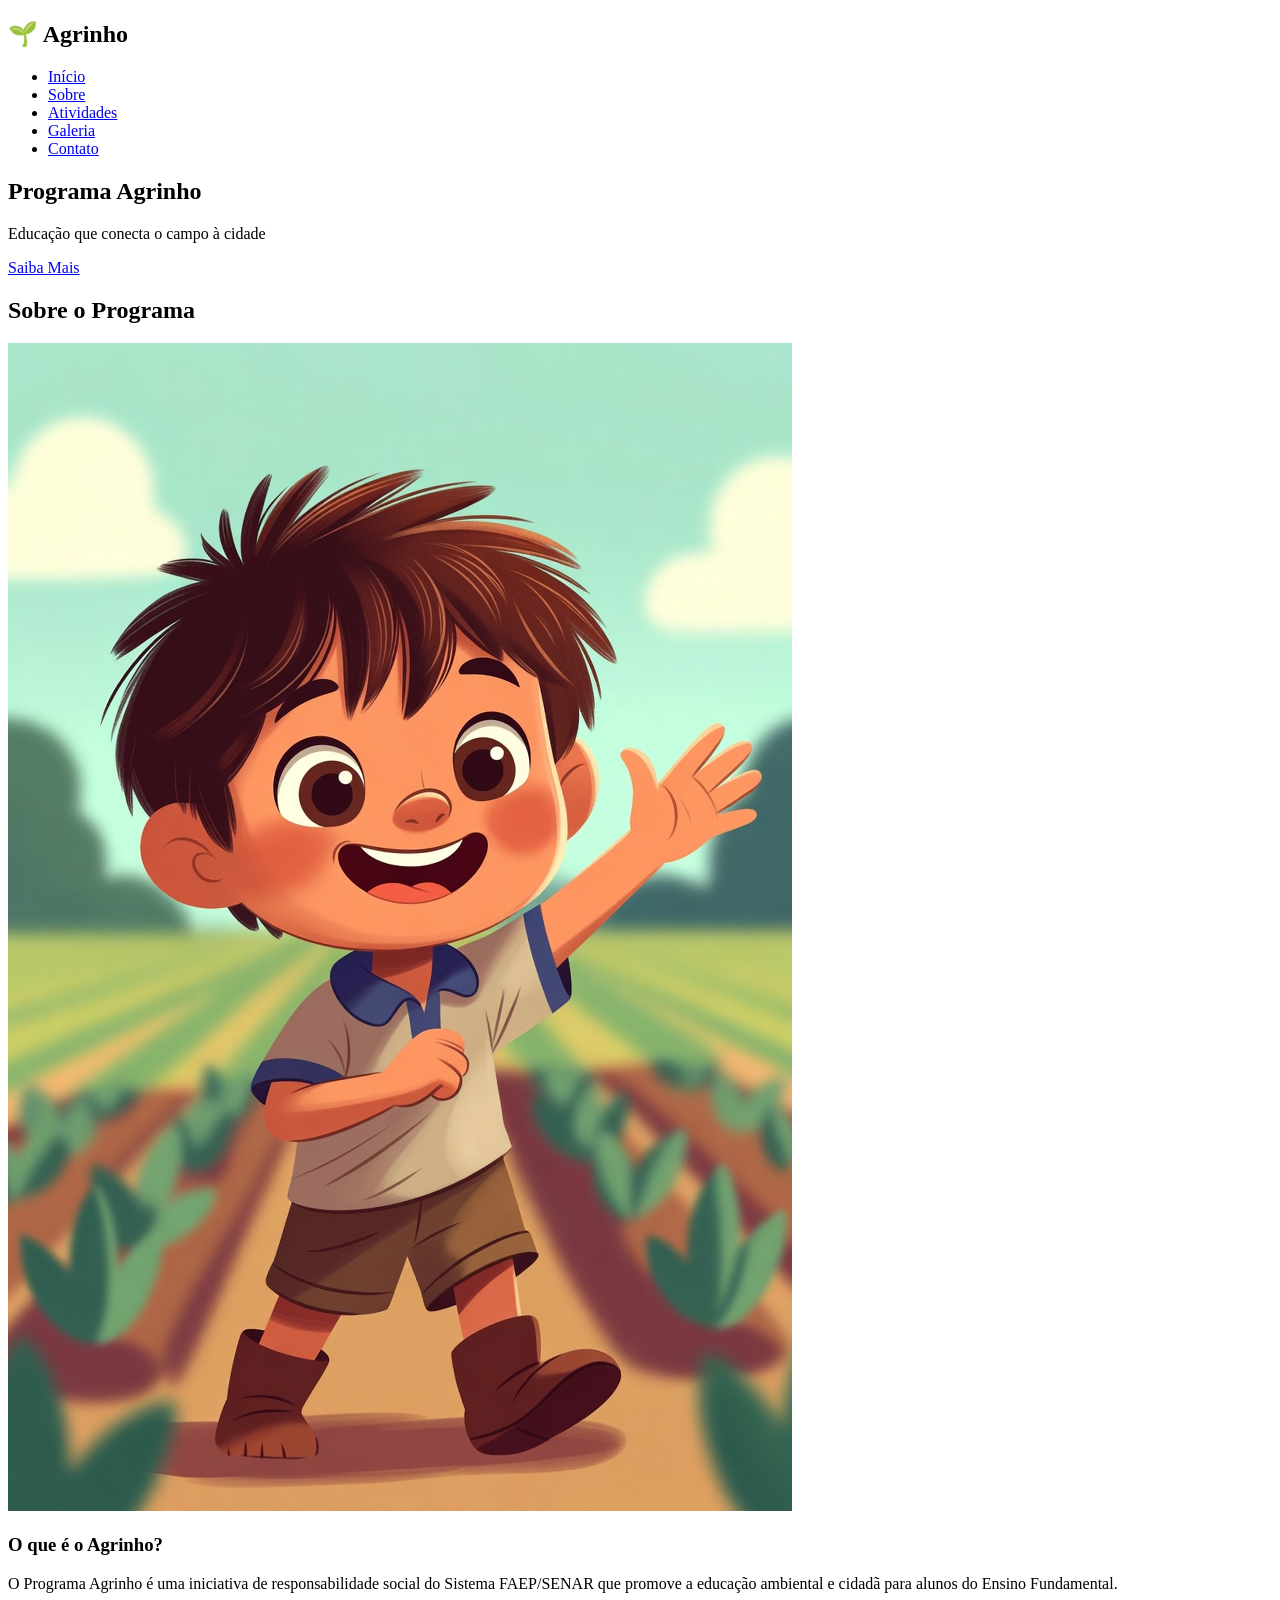
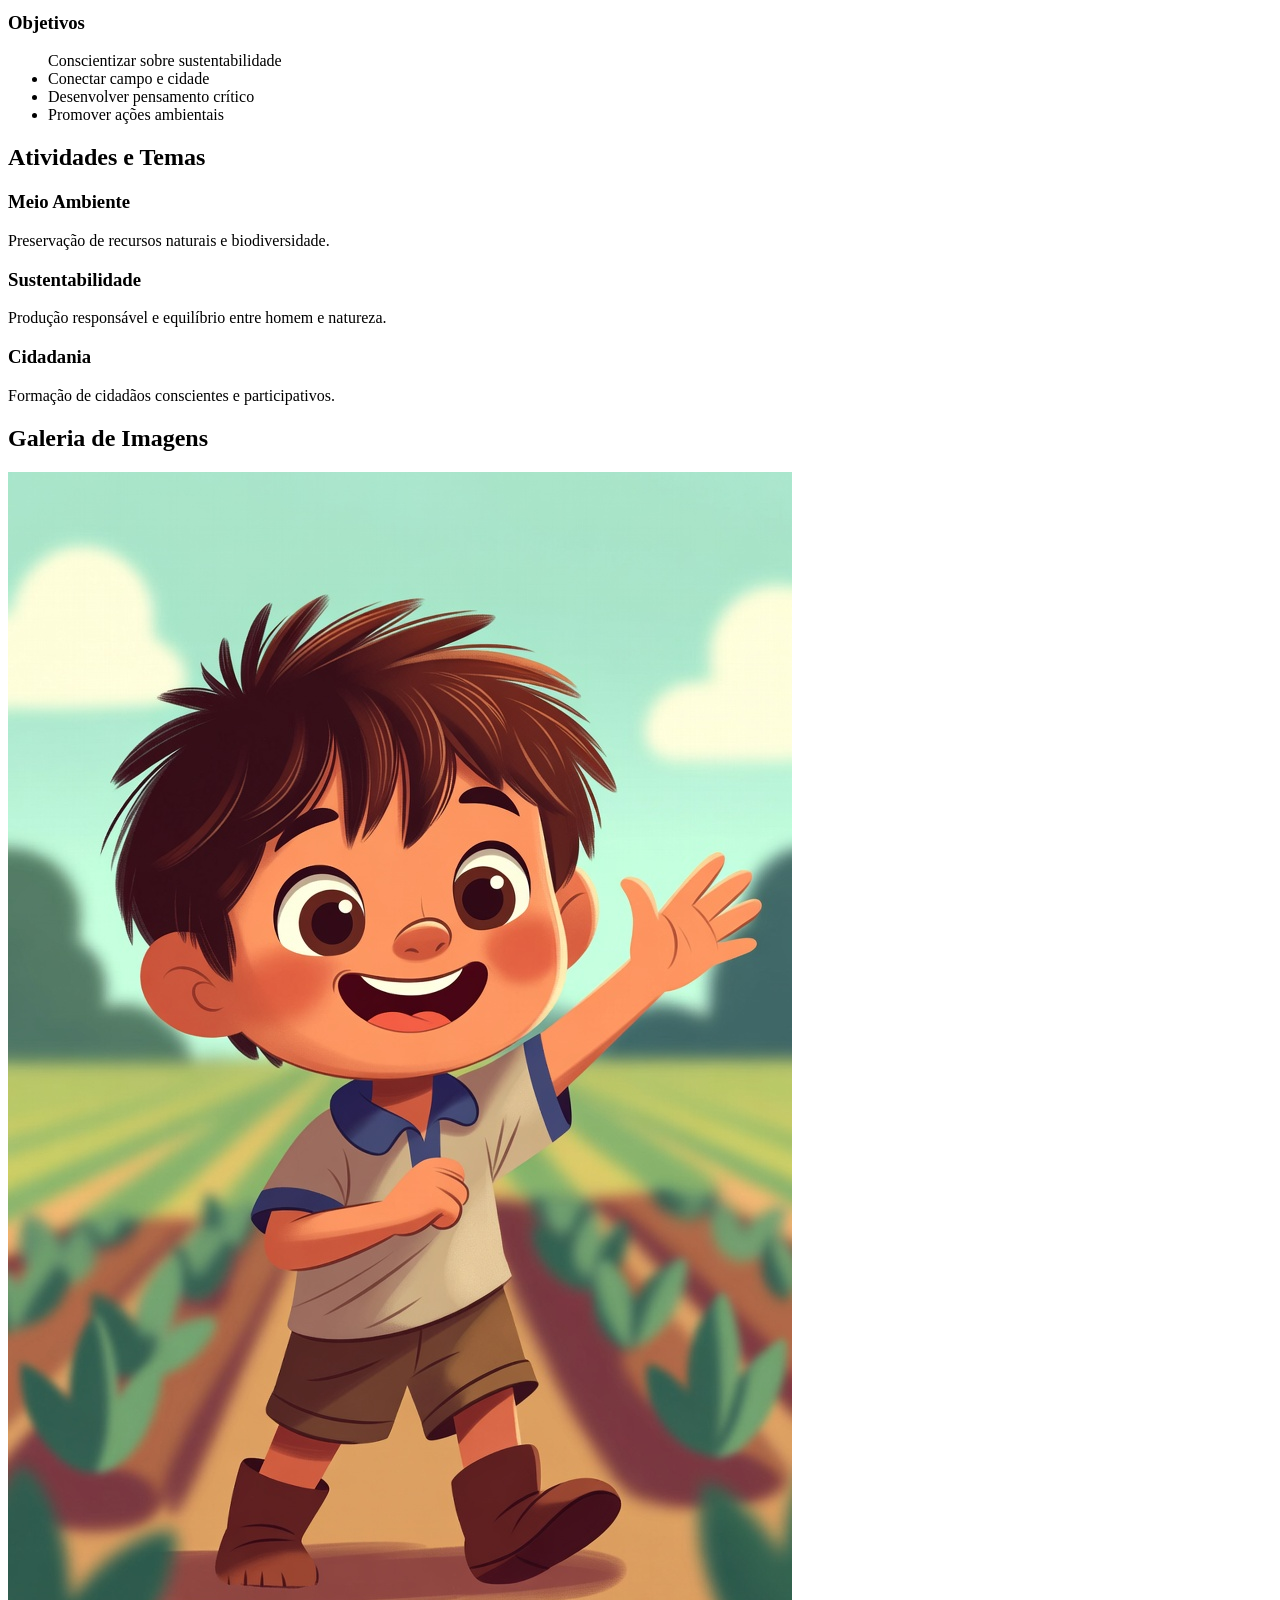
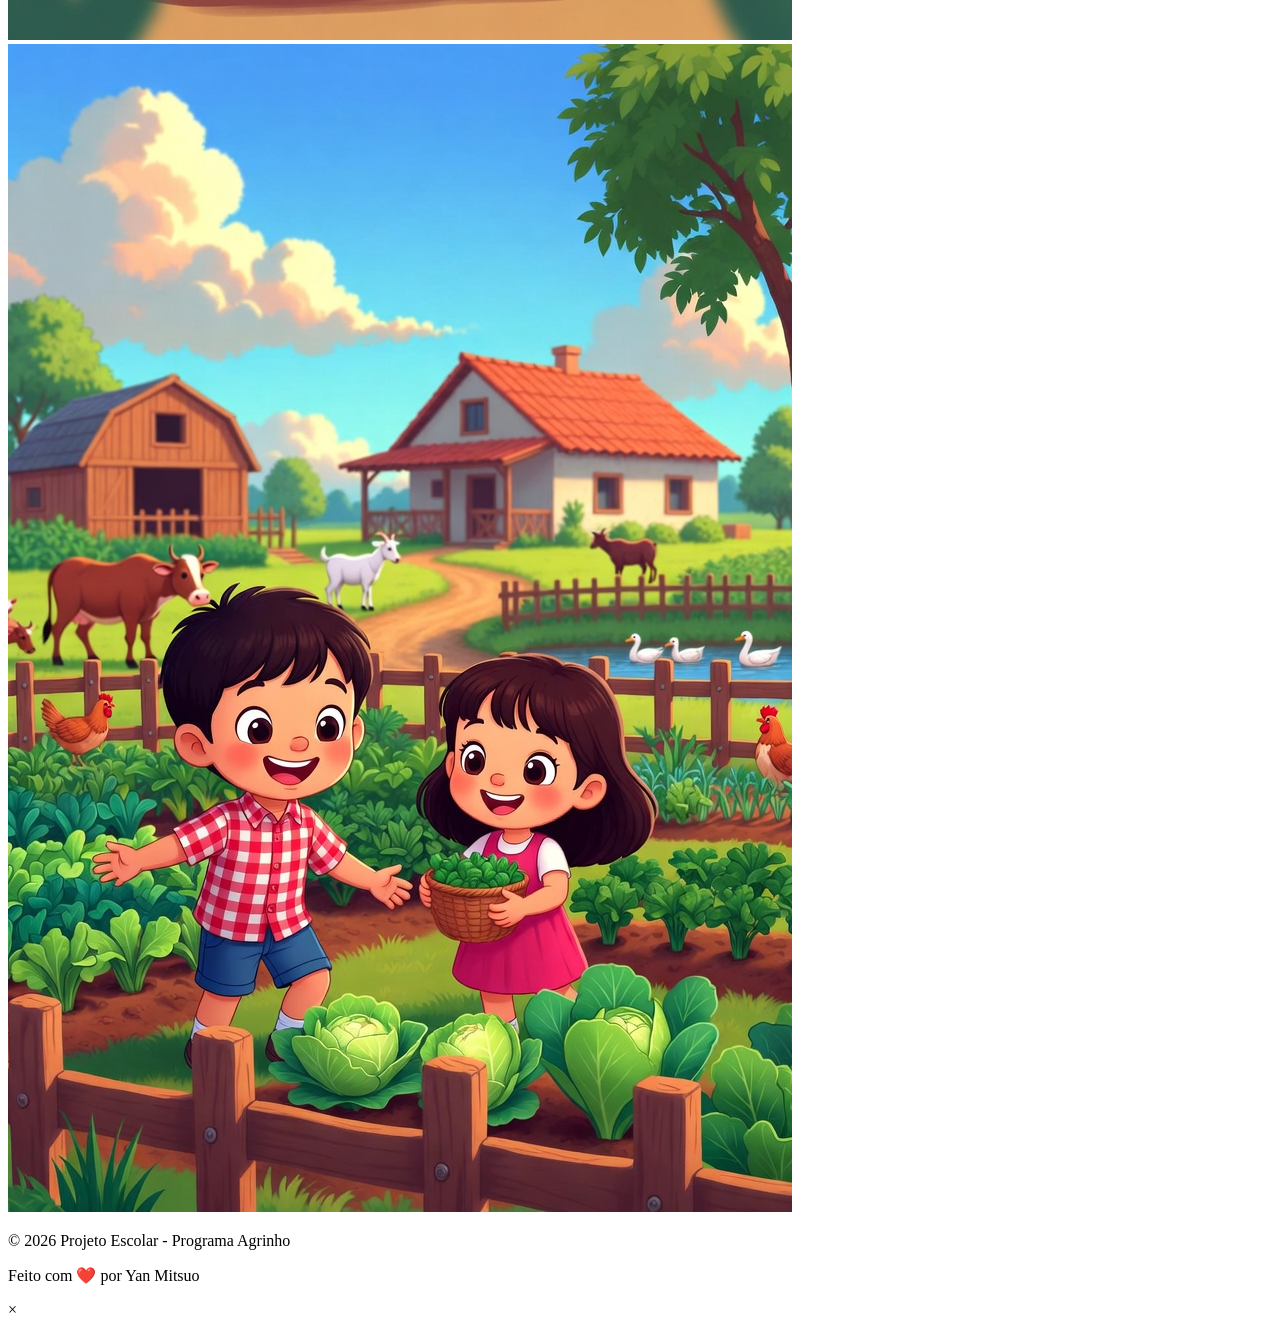
==== commit b02322fc: "Add files via upload" ====
--- a/index.html
+++ b/index.html
@@ -3,91 +3,99 @@
 <head>
     <meta charset="UTF-8">
     <meta name="viewport" content="width=device-width, initial-scale=1.0">
-    <title>Seu Nome | Portfólio</title>
+    <title>Agrinho - Educação Ambiental</title>
     <link rel="stylesheet" href="style.css">
 </head>
 <body>
-
     <header>
-        <h1>Seu Nome</h1>
-        <p class="typing">Desenvolvedor Web • Designer • Criador de Experiências Digitais</p>
-        
         <nav>
+            <div class="logo">
+                <h1>🌱 Agrinho</h1>
+            </div>
             <ul>
+                <li><a href="#home">Início</a></li>
                 <li><a href="#sobre">Sobre</a></li>
-                <li><a href="#projetos">Projetos</a></li>
-                <li><a href="#servicos">Serviços</a></li>
+                <li><a href="#atividades">Atividades</a></li>
+                <li><a href="#galeria">Galeria</a></li>
                 <li><a href="#contato">Contato</a></li>
             </ul>
         </nav>
     </header>
 
-    <main>
-        <!-- Banner / Sobre -->
-        <section id="sobre" class="banner">
-            <h1>Olá, eu sou <span>Seu Nome</span> 👋</h1>
-            <p>Apaixonado por criar soluções digitais bonitas, funcionais e com excelente experiência do usuário.</p>
-        </section>
+    <section id="home" class="hero">
+        <div class="hero-content">
+            <h1>Programa Agrinho</h1>
+            <p>Educação que conecta o campo à cidade</p>
+            <a href="#sobre" class="btn">Saiba Mais</a>
+        </div>
+    </section>
 
-        <!-- Serviços -->
-        <section id="servicos">
-            <h2 class="titulo-secao">O que eu faço</h2>
-            <div class="container-cards">
+    <section id="sobre">
+        <div class="container">
+            <h2>Sobre o Programa</h2>
+            <div class="sobre-grid">
                 <div class="card">
-                    <h3>🌐 Desenvolvimento Web</h3>
-                    <p>Sites modernos, rápidos e totalmente responsivos com HTML, CSS e JavaScript.</p>
+                    <img src="assets/agrinho 2.jpg" alt="Agrinho" class="img-responsive">
+                    <h3>O que é o Agrinho?</h3>
+                    <p>O Programa Agrinho é uma iniciativa de responsabilidade social do Sistema FAEP/SENAR que promove a educação ambiental e cidadã para alunos do Ensino Fundamental.</p>
                 </div>
                 <div class="card">
-                    <h3>🎨 UI/UX Design</h3>
-                    <p>Interfaces intuitivas, modernas e pensadas para converter.</p>
+                    <h3>Objetivos</h3>
+                    <ul
+                        <li>Conscientizar sobre sustentabilidade</li>
+                        <li>Conectar campo e cidade</li>
+                        <li>Desenvolver pensamento crítico</li>
+                        <li>Promover ações ambientais</li>
+                    </ul>
+                </div>
+            </div>
+        </div>
+    </section>
+
+    <section id="atividades" class="bg-green">
+        <div class="container">
+            <h2>Atividades e Temas</h2>
+            <div class="atividades-grid">
+                <div class="card">
+                    <h3>Meio Ambiente</h3>
+                    <p>Preservação de recursos naturais e biodiversidade.</p>
                 </div>
                 <div class="card">
-                    <h3>📱 Mobile First</h3>
-                    <p>Experiências otimizadas para celular e Progressive Web Apps.</p>
+                    <h3>Sustentabilidade</h3>
+                    <p>Produção responsável e equilíbrio entre homem e natureza.</p>
+                </div>
+                <div class="card">
+                    <h3>Cidadania</h3>
+                    <p>Formação de cidadãos conscientes e participativos.</p>
                 </div>
             </div>
-        </section>
+        </div>
+    </section>
 
-        <!-- Projetos (vazio por enquanto - você pode adicionar depois) -->
-        <section id="projetos">
-            <h2 class="titulo-secao">Projetos em Destaque</h2>
-            <div class="container-cards">
-                <!-- Adicione cards de projetos aqui -->
-                <div class="card">
-                    <h3>Projeto 1</h3>
-                    <p>Descrição breve do projeto. Tecnologias usadas: React, Tailwind, etc.</p>
-                </div>
-                <div class="card">
-                    <h3>Projeto 2</h3>
-                    <p>Descrição breve do projeto.</p>
-                </div>
+    <section id="galeria">
+        <div class="container">
+            <h2>Galeria de Imagens</h2>
+            <div class="gallery">
+                <img src="assets/agrinho 2.jpg" alt="Imagem 1" onclick="showModal(this)">
+                <!-- Adicione mais imagens aqui -->
+                <img src="assets/agrinho 1.jpg" alt="Imagem 2" onclick="showModal(this)">
             </div>
-        </section>
+        </div>
+    </section>
 
-        <!-- Formulário de Contato -->
-        <section class="secao-formulario" id="contato">
-            <h2 class="titulo-secao">Vamos trabalhar juntos?</h2>
-            <form action="https://formspree.io/f/SEU_ID_AQUI" method="POST">
-                <div class="grupo-campo">
-                    <label for="nome">Nome</label>
-                    <input type="text" id="nome" name="nome" required>
-                </div>
-                <div class="grupo-campo">
-                    <label for="email">Email</label>
-                    <input type="email" id="email" name="email" required>
-                </div>
-                <div class="grupo-campo">
-                    <label for="mensagem">Mensagem</label>
-                    <textarea id="mensagem" name="mensagem" required></textarea>
-                </div>
-                <button type="submit">Enviar Mensagem</button>
-            </form>
-        </section>
-    </main>
-
-    <footer>
-        <p>&copy; 2026 Yan Mitsuo A. Shime. Todos os direitos reservados.</p>
+    <footer id="contato">
+        <div class="container">
+            <p>&copy; 2026 Projeto Escolar - Programa Agrinho</p>
+            <p>Feito com ❤️ por Yan Mitsuo</p>
+        </div>
     </footer>
 
+    <!-- Modal para imagens -->
+    <div id="imageModal" class="modal">
+        <span class="close" onclick="closeModal()">&times;</span>
+        <img class="modal-content" id="modalImage">
+    </div>
+
+    <script src="script.js"></script>
 </body>
-</html>
+</html>
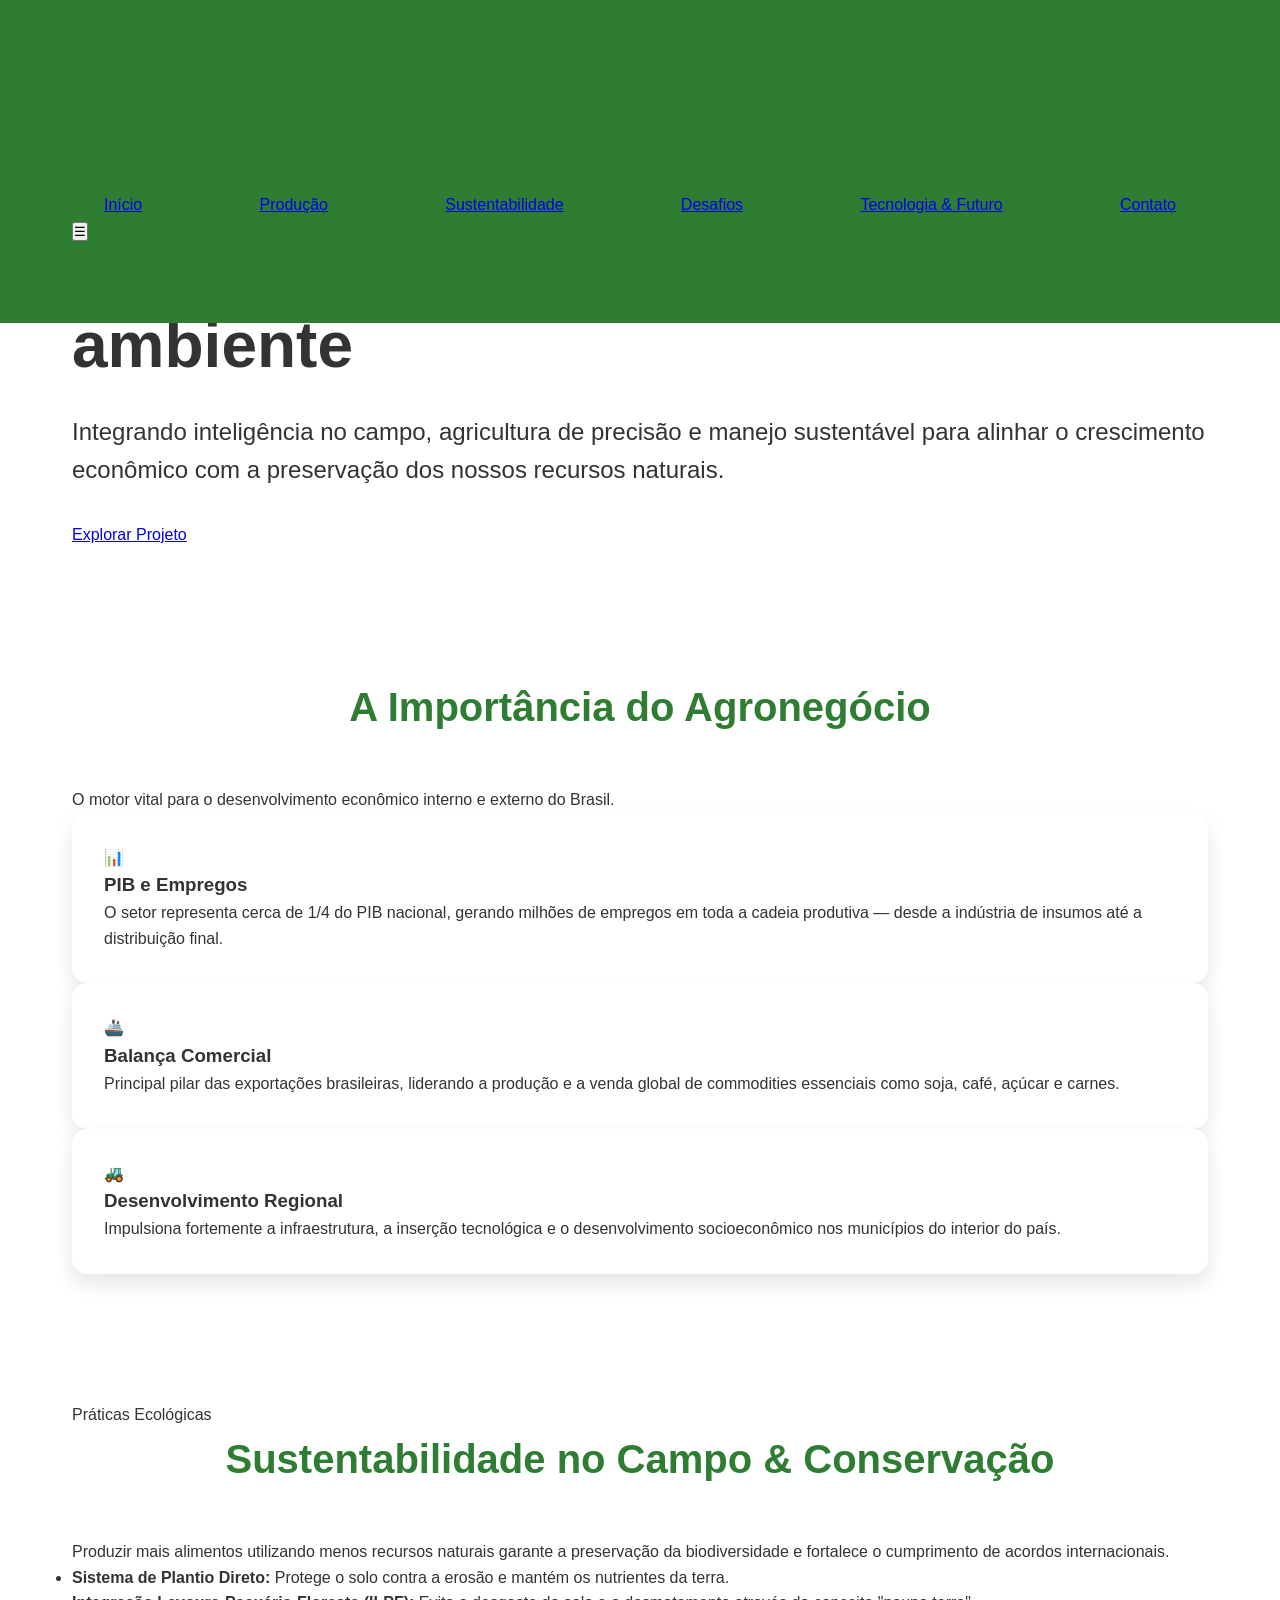
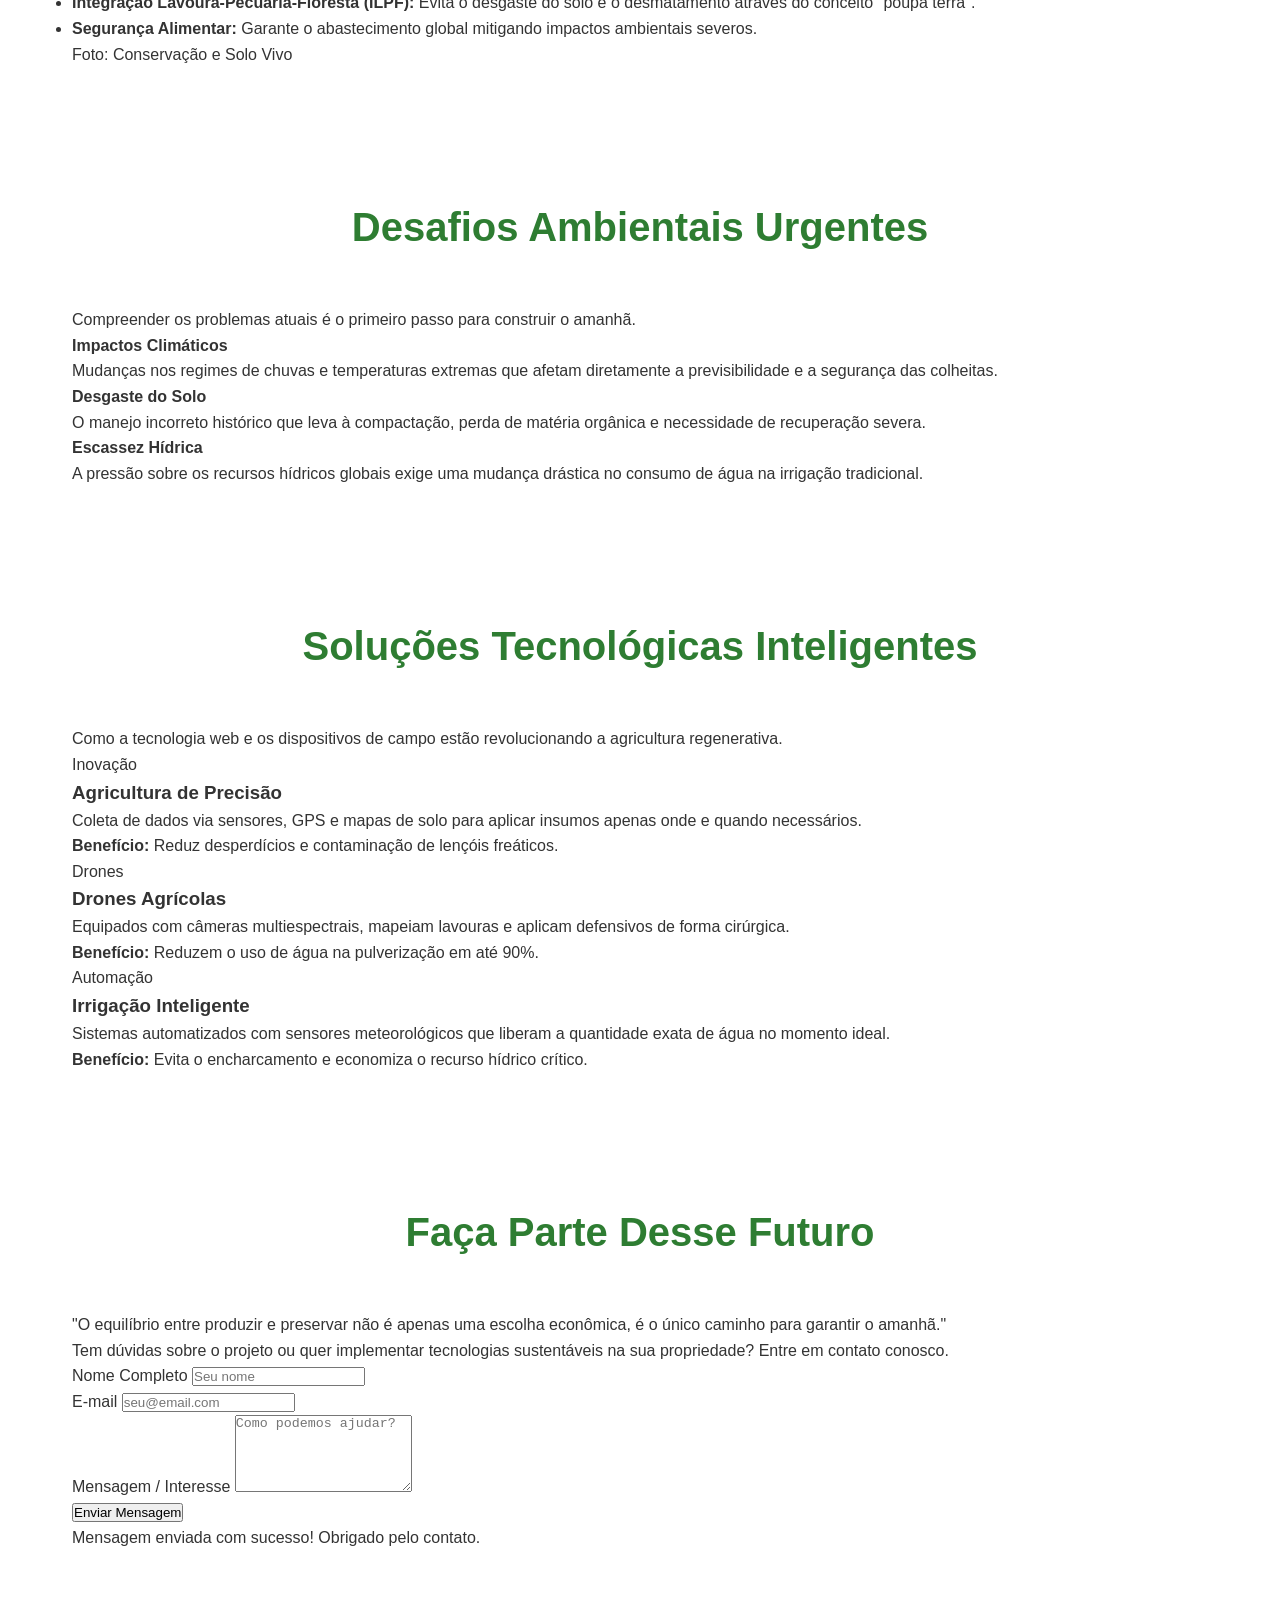
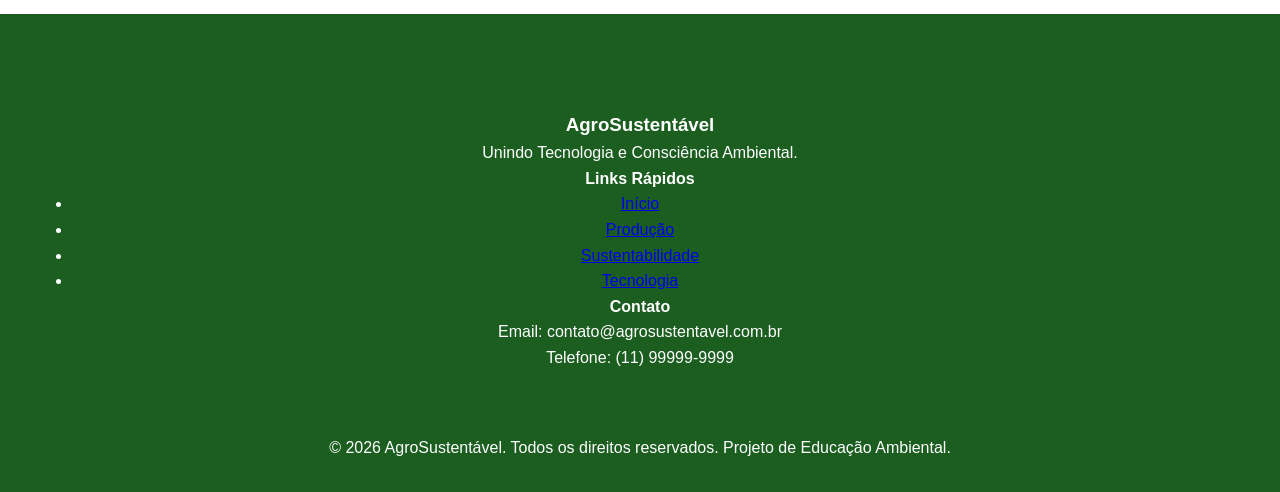
==== commit 8a6d4649: "Rename gemini-code-1782817811351.html to index.html" ====
--- a/index.html
+++ b/index.html
@@ -3,99 +3,196 @@
 <head>
     <meta charset="UTF-8">
     <meta name="viewport" content="width=device-width, initial-scale=1.0">
-    <title>Agrinho - Educação Ambiental</title>
+    <title>Agro Forte, Futuro Sustentável</title>
     <link rel="stylesheet" href="style.css">
+    <link href="https://fonts.googleapis.com/css2?family=Poppins:wght@300;400;600;700&display=swap" rel="stylesheet">
 </head>
 <body>
-    <header>
-        <nav>
+
+    <header class="navbar">
+        <div class="container nav-container">
             <div class="logo">
-                <h1>🌱 Agrinho</h1>
+                <h2>Agro<span>Sustentável</span></h2>
             </div>
-            <ul>
-                <li><a href="#home">Início</a></li>
-                <li><a href="#sobre">Sobre</a></li>
-                <li><a href="#atividades">Atividades</a></li>
-                <li><a href="#galeria">Galeria</a></li>
-                <li><a href="#contato">Contato</a></li>
-            </ul>
-        </nav>
+            <nav class="nav-links" id="navLinks">
+                <a href="#inicio">Início</a>
+                <a href="#producao">Produção</a>
+                <a href="#sustentabilidade">Sustentabilidade</a>
+                <a href="#desafios">Desafios</a>
+                <a href="#solucoes">Tecnologia & Futuro</a>
+                <a href="#contato" class="btn-nav">Contato</a>
+            </nav>
+            <button class="menu-toggle" id="menuToggle" aria-label="Abrir Menu">
+                &#9776;
+            </button>
+        </div>
     </header>
 
-    <section id="home" class="hero">
-        <div class="hero-content">
-            <h1>Programa Agrinho</h1>
-            <p>Educação que conecta o campo à cidade</p>
-            <a href="#sobre" class="btn">Saiba Mais</a>
+    <section id="inicio" class="hero-section">
+        <div class="container hero-content">
+            <span class="badge">Educação Ambiental & Tecnologia</span>
+            <h1>Agro forte, futuro sustentável: <br><span class="highlight">equilíbrio entre produção e meio ambiente</span></h1>
+            <p>Integrando inteligência no campo, agricultura de precisão e manejo sustentável para alinhar o crescimento econômico com a preservação dos nossos recursos naturais.</p>
+            <a href="#producao" class="btn-primary">Explorar Projeto</a>
         </div>
     </section>
 
-    <section id="sobre">
+    <section id="producao" class="section-padding">
         <div class="container">
-            <h2>Sobre o Programa</h2>
-            <div class="sobre-grid">
+            <div class="section-header">
+                <h2>A Importância do Agronegócio</h2>
+                <p>O motor vital para o desenvolvimento econômico interno e externo do Brasil.</p>
+            </div>
+            
+            <div class="grid-3">
                 <div class="card">
-                    <img src="assets/agrinho 2.jpg" alt="Agrinho" class="img-responsive">
-                    <h3>O que é o Agrinho?</h3>
-                    <p>O Programa Agrinho é uma iniciativa de responsabilidade social do Sistema FAEP/SENAR que promove a educação ambiental e cidadã para alunos do Ensino Fundamental.</p>
+                    <div class="card-icon">📊</div>
+                    <h3>PIB e Empregos</h3>
+                    <p>O setor representa cerca de 1/4 do PIB nacional, gerando milhões de empregos em toda a cadeia produtiva — desde a indústria de insumos até a distribuição final.</p>
                 </div>
                 <div class="card">
-                    <h3>Objetivos</h3>
-                    <ul
-                        <li>Conscientizar sobre sustentabilidade</li>
-                        <li>Conectar campo e cidade</li>
-                        <li>Desenvolver pensamento crítico</li>
-                        <li>Promover ações ambientais</li>
-                    </ul>
+                    <div class="card-icon">🚢</div>
+                    <h3>Balança Comercial</h3>
+                    <p>Principal pilar das exportações brasileiras, liderando a produção e a venda global de commodities essenciais como soja, café, açúcar e carnes.</p>
+                </div>
+                <div class="card">
+                    <div class="card-icon">🚜</div>
+                    <h3>Desenvolvimento Regional</h3>
+                    <p>Impulsiona fortemente a infraestrutura, a inserção tecnológica e o desenvolvimento socioeconômico nos municípios do interior do país.</p>
+                </div>
+            </div>
+        </div>
+    </</section>
+
+    <section id="sustentabilidade" class="section-padding bg-light">
+        <div class="container grid-2">
+            <div class="content-text">
+                <span class="section-subtitle">Práticas Ecológicas</span>
+                <h2>Sustentabilidade no Campo & Conservação</h2>
+                <p>Produzir mais alimentos utilizando menos recursos naturais garante a preservação da biodiversidade e fortalece o cumprimento de acordos internacionais.</p>
+                
+                <ul class="custom-list">
+                    <li><strong>Sistema de Plantio Direto:</strong> Protege o solo contra a erosão e mantém os nutrientes da terra.</li>
+                    <li><strong>Integração Lavoura-Pecuária-Floresta (ILPF):</strong> Evita o desgaste do solo e o desmatamento através do conceito "poupa terra".</li>
+                    <li><strong>Segurança Alimentar:</strong> Garante o abastecimento global mitigando impactos ambientais severos.</li>
+                </ul>
+            </div>
+            <div class="content-image-placeholder">
+                <div class="image-box">Foto: Conservação e Solo Vivo</div>
+            </div>
+        </div>
+    </section>
+
+    <section id="desafios" class="section-padding bg-dark">
+        <div class="container">
+            <div class="section-header white-text">
+                <h2>Desafios Ambientais Urgentes</h2>
+                <p>Compreender os problemas atuais é o primeiro passo para construir o amanhã.</p>
+            </div>
+            <div class="grid-3">
+                <div class="challenge-box">
+                    <h4>Impactos Climáticos</h4>
+                    <p>Mudanças nos regimes de chuvas e temperaturas extremas que afetam diretamente a previsibilidade e a segurança das colheitas.</p>
+                </div>
+                <div class="challenge-box">
+                    <h4>Desgaste do Solo</h4>
+                    <p>O manejo incorreto histórico que leva à compactação, perda de matéria orgânica e necessidade de recuperação severa.</p>
+                </div>
+                <div class="challenge-box">
+                    <h4>Escassez Hídrica</h4>
+                    <p>A pressão sobre os recursos hídricos globais exige uma mudança drástica no consumo de água na irrigação tradicional.</p>
                 </div>
             </div>
         </div>
     </section>
 
-    <section id="atividades" class="bg-green">
+    <section id="solucoes" class="section-padding">
         <div class="container">
-            <h2>Atividades e Temas</h2>
-            <div class="atividades-grid">
-                <div class="card">
-                    <h3>Meio Ambiente</h3>
-                    <p>Preservação de recursos naturais e biodiversidade.</p>
+            <div class="section-header">
+                <h2>Soluções Tecnológicas Inteligentes</h2>
+                <p>Como a tecnologia web e os dispositivos de campo estão revolucionando a agricultura regenerativa.</p>
+            </div>
+            
+            <div class="grid-3">
+                <div class="tech-card">
+                    <div class="tech-badge">Inovação</div>
+                    <h3>Agricultura de Precisão</h3>
+                    <p>Coleta de dados via sensores, GPS e mapas de solo para aplicar insumos apenas onde e quando necessários.</p>
+                    <span class="tech-benefit"><strong>Benefício:</strong> Reduz desperdícios e contaminação de lençóis freáticos.</span>
                 </div>
-                <div class="card">
-                    <h3>Sustentabilidade</h3>
-                    <p>Produção responsável e equilíbrio entre homem e natureza.</p>
+                
+                <div class="tech-card">
+                    <div class="tech-badge">Drones</div>
+                    <h3>Drones Agrícolas</h3>
+                    <p>Equipados com câmeras multiespectrais, mapeiam lavouras e aplicam defensivos de forma cirúrgica.</p>
+                    <span class="tech-benefit"><strong>Benefício:</strong> Reduzem o uso de água na pulverização em até 90%.</span>
                 </div>
-                <div class="card">
-                    <h3>Cidadania</h3>
-                    <p>Formação de cidadãos conscientes e participativos.</p>
+                
+                <div class="tech-card">
+                    <div class="tech-badge">Automação</div>
+                    <h3>Irrigação Inteligente</h3>
+                    <p>Sistemas automatizados com sensores meteorológicos que liberam a quantidade exata de água no momento ideal.</p>
+                    <span class="tech-benefit"><strong>Benefício:</strong> Evita o encharcamento e economiza o recurso hídrico crítico.</span>
                 </div>
             </div>
         </div>
     </section>
 
-    <section id="galeria">
-        <div class="container">
-            <h2>Galeria de Imagens</h2>
-            <div class="gallery">
-                <img src="assets/agrinho 2.jpg" alt="Imagem 1" onclick="showModal(this)">
-                <!-- Adicione mais imagens aqui -->
-                <img src="assets/agrinho 1.jpg" alt="Imagem 2" onclick="showModal(this)">
+    <section id="contato" class="section-padding bg-light">
+        <div class="container grid-2">
+            <div class="contact-msg">
+                <h2>Faça Parte Desse Futuro</h2>
+                <p class="impact-message">"O equilíbrio entre produzir e preservar não é apenas uma escolha econômica, é o único caminho para garantir o amanhã."</p>
+                <p>Tem dúvidas sobre o projeto ou quer implementar tecnologias sustentáveis na sua propriedade? Entre em contato conosco.</p>
+            </div>
+            
+            <div class="form-container">
+                <form id="contactForm">
+                    <div class="form-group">
+                        <label for="name">Nome Completo</label>
+                        <input type="text" id="name" required placeholder="Seu nome">
+                    </div>
+                    <div class="form-group">
+                        <label for="email">E-mail</label>
+                        <input type="email" id="email" required placeholder="seu@email.com">
+                    </div>
+                    <div class="form-group">
+                        <label for="message">Mensagem / Interesse</label>
+                        <textarea id="message" rows="5" required placeholder="Como podemos ajudar?"></textarea>
+                    </div>
+                    <button type="submit" class="btn-submit">Enviar Mensagem</button>
+                </form>
+                <div id="formSuccess" class="success-message">Mensagem enviada com sucesso! Obrigado pelo contato.</div>
             </div>
         </div>
     </section>
 
-    <footer id="contato">
-        <div class="container">
-            <p>&copy; 2026 Projeto Escolar - Programa Agrinho</p>
-            <p>Feito com ❤️ por Yan Mitsuo</p>
+    <footer>
+        <div class="container footer-grid">
+            <div>
+                <h3>AgroSustentável</h3>
+                <p>Unindo Tecnologia e Consciência Ambiental.</p>
+            </div>
+            <div>
+                <h4>Links Rápidos</h4>
+                <ul class="footer-links">
+                    <li><a href="#inicio">Início</a></li>
+                    <li><a href="#producao">Produção</a></li>
+                    <li><a href="#sustentabilidade">Sustentabilidade</a></li>
+                    <li><a href="#solucoes">Tecnologia</a></li>
+                </ul>
+            </div>
+            <div>
+                <h4>Contato</h4>
+                <p>Email: contato@agrosustentavel.com.br</p>
+                <p>Telefone: (11) 99999-9999</p>
+            </div>
+        </div>
+        <div class="footer-bottom">
+            <p>&copy; 2026 AgroSustentável. Todos os direitos reservados. Projeto de Educação Ambiental.</p>
         </div>
     </footer>
 
-    <!-- Modal para imagens -->
-    <div id="imageModal" class="modal">
-        <span class="close" onclick="closeModal()">&times;</span>
-        <img class="modal-content" id="modalImage">
-    </div>
-
     <script src="script.js"></script>
 </body>
-</html>+</html>
--- a/style.css
+++ b/style.css
@@ -0,0 +1,194 @@
+* {
+    margin: 0;
+    padding: 0;
+    box-sizing: border-box;
+}
+
+body {
+    font-family: 'Segoe UI', Tahoma, Geneva, Verdana, sans-serif;
+    line-height: 1.6;
+    color: #333;
+}
+
+header {
+    background-color: #2e7d32;
+    color: white;
+    padding: 1rem 0;
+    position: fixed;
+    width: 100%;
+    top: 0;
+    z-index: 1000;
+}
+
+nav {
+    max-width: 1200px;
+    margin: 0 auto;
+    display: flex;
+    justify-content: space-between;
+    align-items: center;
+    padding: 0 2rem;
+}
+
+.logo h1 {
+    font-size: 1.8rem;
+}
+
+nav ul {
+    display: flex;
+    list-style: none;
+    gap: 2rem;
+}
+
+nav ul li a {
+    color: white;
+    text-decoration: none;
+    font-weight: 500;
+    transition: color 0.3s;
+}
+
+nav ul li a:hover {
+    color: #90ee90;
+}
+
+.hero {
+    background-image: linear-gradient(rgba(0,0,0,0.5), rgba(0,0,0,0.5)), url('assets/agronho 2.jpg');
+    background-size: cover;
+    background-position: center;
+    height: 100vh;
+    display: flex;
+    align-items: center;
+    justify-content: center;
+    text-align: center;
+    color: white;
+    margin-top: 70px;
+}
+
+.hero-content h1 {
+    font-size: 4rem;
+    margin-bottom: 1rem;
+}
+
+.hero-content p {
+    font-size: 1.5rem;
+    margin-bottom: 2rem;
+}
+
+.btn {
+    display: inline-block;
+    background-color: #4caf50;
+    color: white;
+    padding: 1rem 2rem;
+    text-decoration: none;
+    border-radius: 50px;
+    font-weight: bold;
+    transition: transform 0.3s;
+}
+
+.btn:hover {
+    transform: scale(1.05);
+}
+
+.container {
+    max-width: 1200px;
+    margin: 0 auto;
+    padding: 4rem 2rem;
+}
+
+h2 {
+    text-align: center;
+    margin-bottom: 3rem;
+    color: #2e7d32;
+    font-size: 2.5rem;
+}
+
+.sobre-grid, .atividades-grid {
+    display: grid;
+    grid-template-columns: repeat(auto-fit, minmax(300px, 1fr));
+    gap: 2rem;
+}
+
+.card {
+    background: white;
+    border-radius: 15px;
+    padding: 2rem;
+    box-shadow: 0 10px 20px rgba(0,0,0,0.1);
+    transition: transform 0.3s;
+}
+
+.card:hover {
+    transform: translateY(-10px);
+}
+
+.card img {
+    width: 100%;
+    border-radius: 10px;
+    margin-bottom: 1rem;
+}
+
+.img-responsive {
+    max-height: 300px;
+    object-fit: cover;
+}
+
+.bg-green {
+    background-color: #e8f5e9;
+}
+
+.gallery {
+    display: grid;
+    grid-template-columns: repeat(auto-fit, minmax(250px, 1fr));
+    gap: 1rem;
+}
+
+.gallery img {
+    width: 100%;
+    height: 250px;
+    object-fit: cover;
+    border-radius: 10px;
+    cursor: pointer;
+    transition: transform 0.3s;
+}
+
+.gallery img:hover {
+    transform: scale(1.05);
+}
+
+/* Modal */
+.modal {
+    display: none;
+    position: fixed;
+    z-index: 2000;
+    left: 0;
+    top: 0;
+    width: 100%;
+    height: 100%;
+    background-color: rgba(0,0,0,0.9);
+}
+
+.modal-content {
+    margin: auto;
+    display: block;
+    max-width: 90%;
+    max-height: 90%;
+    position: absolute;
+    top: 50%;
+    left: 50%;
+    transform: translate(-50%, -50%);
+}
+
+.close {
+    position: absolute;
+    top: 20px;
+    right: 35px;
+    color: #fff;
+    font-size: 40px;
+    font-weight: bold;
+    cursor: pointer;
+}
+
+footer {
+    background-color: #1b5e20;
+    color: white;
+    text-align: center;
+    padding: 2rem;
+}
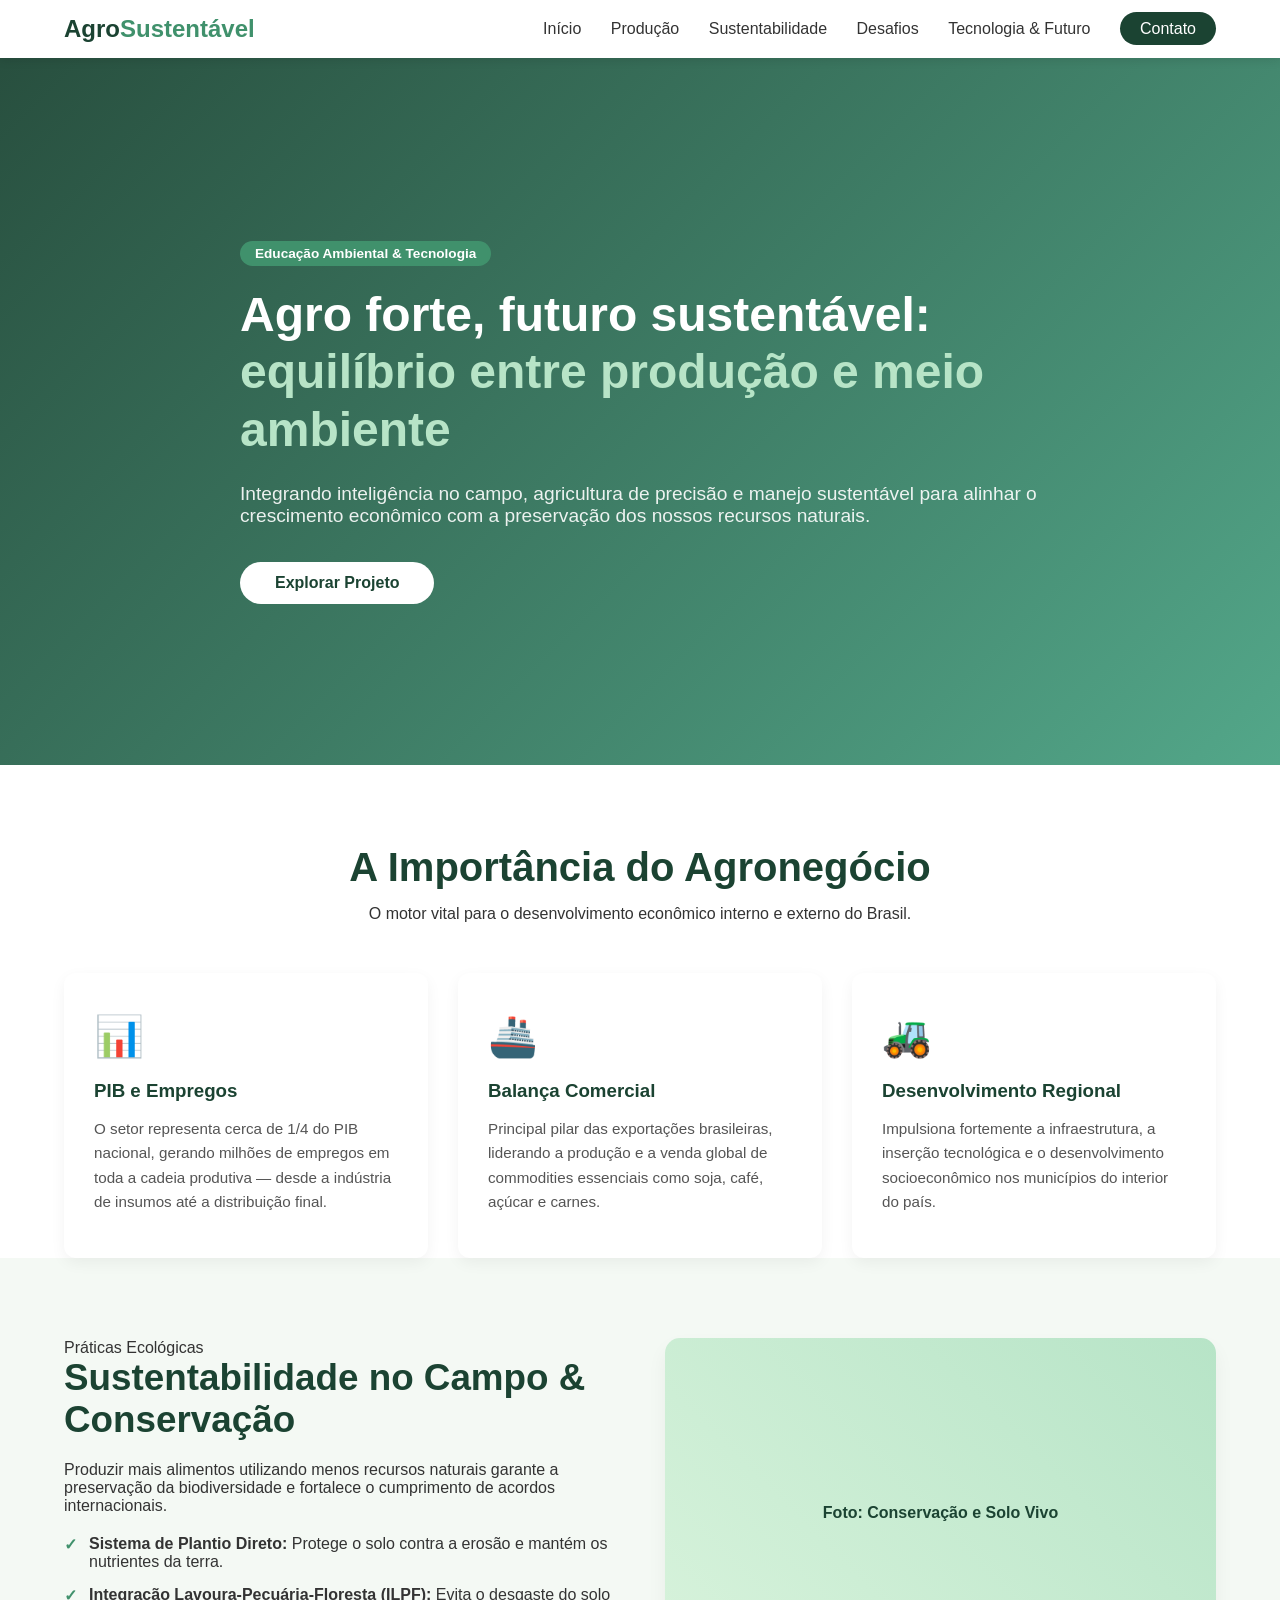
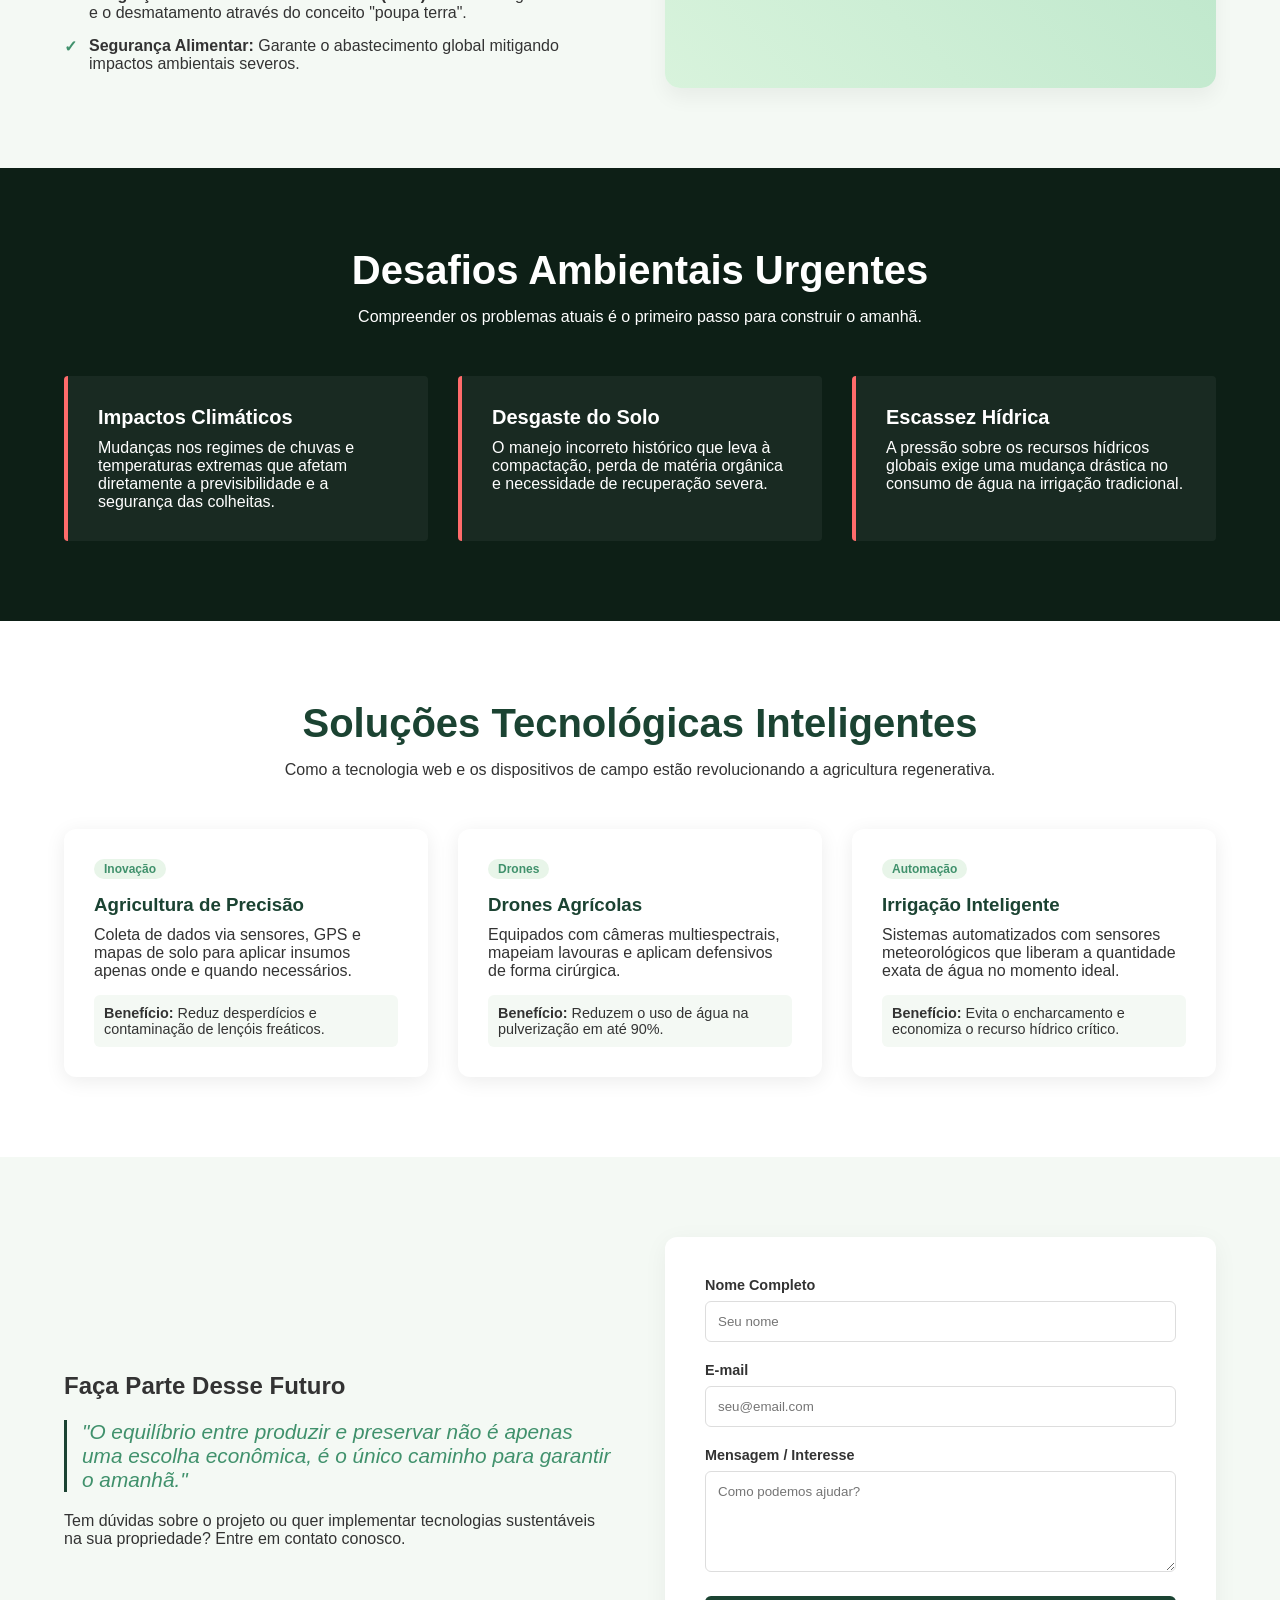
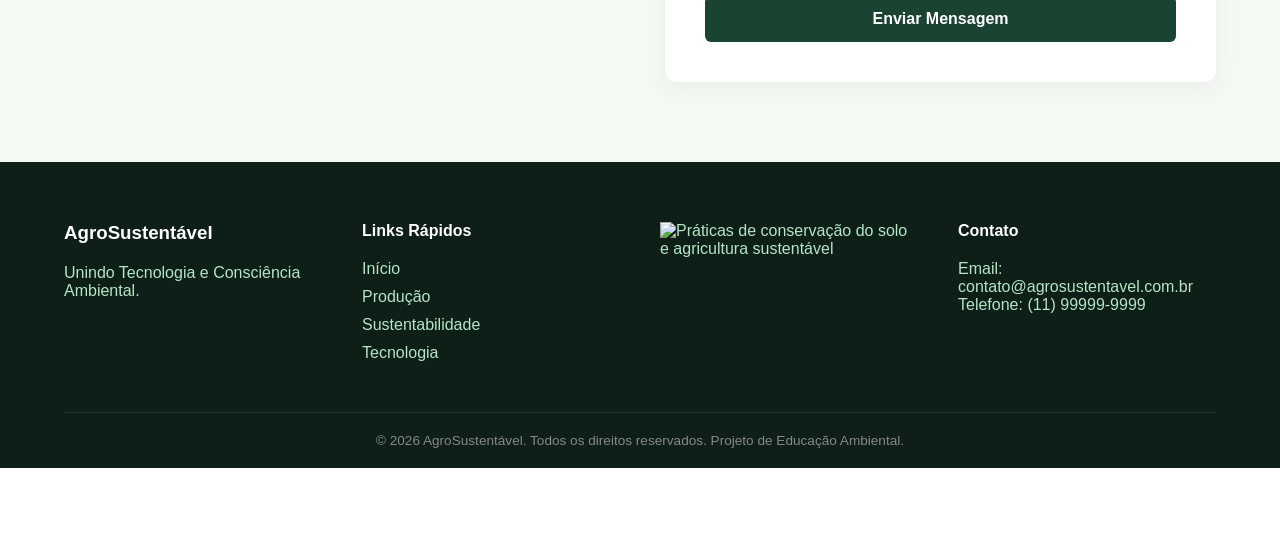
==== commit ab487828: "Update index.html" ====
--- a/index.html
+++ b/index.html
@@ -182,6 +182,9 @@
                     <li><a href="#solucoes">Tecnologia</a></li>
                 </ul>
             </div>
+            <div class="content-image">
+    <img src="agrinho 1.jpg" alt="Práticas de conservação do solo e agricultura sustentável">
+</div>
             <div>
                 <h4>Contato</h4>
                 <p>Email: contato@agrosustentavel.com.br</p>
--- a/style.css
+++ b/style.css
@@ -1,194 +1,447 @@
+/* Configurações Gerais e Reset */
 * {
     margin: 0;
     padding: 0;
     box-sizing: border-box;
 }
 
+html {
+    scroll-behavior: smooth;
+    font-family: 'Poppins', sans-serif;
+    color: #333;
+}
+
 body {
-    font-family: 'Segoe UI', Tahoma, Geneva, Verdana, sans-serif;
-    line-height: 1.6;
-    color: #333;
-}
-
-header {
-    background-color: #2e7d32;
-    color: white;
-    padding: 1rem 0;
-    position: fixed;
-    width: 100%;
-    top: 0;
-    z-index: 1000;
-}
-
-nav {
+    background-color: #ffffff;
+    overflow-x: hidden;
+}
+
+.container {
+    width: 90%;
     max-width: 1200px;
     margin: 0 auto;
+}
+
+/* Variáveis de Cores */
+:root {
+    --primary-color: #1b4332; /* Verde Escuro Orgânico */
+    --accent-color: #40916c;  /* Verde Sustentável Ativo */
+    --light-bg: #f4f9f4;      /* Fundo Claro Suave */
+    --dark-bg: #0d1f16;       /* Fundo Escuro para Contraste */
+    --text-muted: #555;
+}
+
+/* Espaçamentos */
+.section-padding {
+    padding: 80px 0;
+}
+
+.bg-light { background-color: var(--light-bg); }
+.bg-dark { background-color: var(--dark-bg); color: #fff; }
+
+.section-header {
+    text-align: center;
+    margin-bottom: 50px;
+}
+
+.section-header h2 {
+    font-size: 2.5rem;
+    color: var(--primary-color);
+    margin-bottom: 15px;
+}
+
+.section-header.white-text h2 {
+    color: #fff;
+}
+
+/* Layouts em Grid */
+.grid-3 {
+    display: grid;
+    grid-template-columns: repeat(auto-fit, minmax(300px, 1fr));
+    gap: 30px;
+}
+
+.grid-2 {
+    display: grid;
+    grid-template-columns: repeat(auto-fit, minmax(450px, 1fr));
+    gap: 50px;
+    align-items: center;
+}
+
+/* Menu de Navegação (Navbar) */
+.navbar {
+    position: fixed;
+    top: 0;
+    width: 100%;
+    background-color: #ffffff;
+    box-shadow: 0 2px 10px rgba(0,0,0,0.1);
+    z-index: 1000;
+    padding: 15px 0;
+}
+
+.nav-container {
     display: flex;
     justify-content: space-between;
     align-items: center;
-    padding: 0 2rem;
-}
-
-.logo h1 {
-    font-size: 1.8rem;
-}
-
-nav ul {
-    display: flex;
-    list-style: none;
-    gap: 2rem;
-}
-
-nav ul li a {
-    color: white;
+}
+
+.logo h2 {
+    color: var(--primary-color);
+    font-weight: 700;
+}
+
+.logo h2 span {
+    color: var(--accent-color);
+}
+
+.nav-links a {
     text-decoration: none;
+    color: #333;
+    margin-left: 25px;
     font-weight: 500;
     transition: color 0.3s;
 }
 
-nav ul li a:hover {
-    color: #90ee90;
-}
-
-.hero {
-    background-image: linear-gradient(rgba(0,0,0,0.5), rgba(0,0,0,0.5)), url('assets/agronho 2.jpg');
-    background-size: cover;
-    background-position: center;
-    height: 100vh;
+.nav-links a:hover {
+    color: var(--accent-color);
+}
+
+.btn-nav {
+    background-color: var(--primary-color);
+    color: #fff !important;
+    padding: 8px 20px;
+    border-radius: 20px;
+}
+
+.btn-nav:hover {
+    background-color: var(--accent-color);
+}
+
+.menu-toggle {
+    display: none;
+    background: none;
+    border: none;
+    font-size: 1.8rem;
+    cursor: pointer;
+    color: var(--primary-color);
+}
+
+/* Hero Section (Banner Inicial) */
+.hero-section {
+    padding: 180px 0 100px 0;
+    background: linear-gradient(135deg, rgba(27,67,50,0.95) 0%, rgba(40,145,108,0.8) 100%), url('https://images.unsplash.com/photo-1500937386664-56d1dfef3854?q=80&w=1200') no-repeat center center/cover;
+    color: #fff;
+    min-height: 85vh;
     display: flex;
     align-items: center;
-    justify-content: center;
-    text-align: center;
-    color: white;
-    margin-top: 70px;
-}
-
-.hero-content h1 {
-    font-size: 4rem;
-    margin-bottom: 1rem;
-}
-
-.hero-content p {
-    font-size: 1.5rem;
-    margin-bottom: 2rem;
-}
-
-.btn {
+}
+
+.hero-content {
+    max-width: 800px;
+}
+
+.badge {
+    background-color: var(--accent-color);
+    padding: 5px 15px;
+    border-radius: 15px;
+    font-size: 0.85rem;
+    font-weight: 600;
     display: inline-block;
-    background-color: #4caf50;
-    color: white;
-    padding: 1rem 2rem;
+    margin-bottom: 20px;
+}
+
+.hero-section h1 {
+    font-size: 3rem;
+    line-height: 1.2;
+    margin-bottom: 25px;
+}
+
+.hero-section .highlight {
+    color: #b7e4c7;
+}
+
+.hero-section p {
+    font-size: 1.2rem;
+    margin-bottom: 35px;
+    opacity: 0.9;
+}
+
+.btn-primary {
+    display: inline-block;
+    background-color: #fff;
+    color: var(--primary-color);
     text-decoration: none;
-    border-radius: 50px;
-    font-weight: bold;
+    padding: 12px 35px;
+    font-weight: 600;
+    border-radius: 30px;
+    transition: transform 0.3s, background-color 0.3s;
+}
+
+.btn-primary:hover {
+    transform: translateY(-3px);
+    background-color: #b7e4c7;
+}
+
+/* Estilização dos Cards (Seção 1) */
+.card {
+    background-color: #fff;
+    padding: 40px 30px;
+    border-radius: 12px;
+    box-shadow: 0 5px 15px rgba(0,0,0,0.05);
     transition: transform 0.3s;
-}
-
-.btn:hover {
-    transform: scale(1.05);
-}
-
-.container {
-    max-width: 1200px;
-    margin: 0 auto;
-    padding: 4rem 2rem;
-}
-
-h2 {
-    text-align: center;
-    margin-bottom: 3rem;
-    color: #2e7d32;
-    font-size: 2.5rem;
-}
-
-.sobre-grid, .atividades-grid {
-    display: grid;
-    grid-template-columns: repeat(auto-fit, minmax(300px, 1fr));
-    gap: 2rem;
-}
-
-.card {
-    background: white;
-    border-radius: 15px;
-    padding: 2rem;
-    box-shadow: 0 10px 20px rgba(0,0,0,0.1);
-    transition: transform 0.3s;
+    border-bottom: 4px solid transparent;
 }
 
 .card:hover {
     transform: translateY(-10px);
-}
-
-.card img {
+    border-bottom: 4px solid var(--accent-color);
+}
+
+.card-icon {
+    font-size: 2.5rem;
+    margin-bottom: 20px;
+}
+
+.card h3 {
+    margin-bottom: 15px;
+    color: var(--primary-color);
+}
+
+.card p {
+    color: var(--text-muted);
+    font-size: 0.95rem;
+    line-height: 1.6;
+}
+
+/* Seção Sustentabilidade (Seção 2) */
+.content-text h2 {
+    font-size: 2.3rem;
+    color: var(--primary-color);
+    margin-bottom: 20px;
+}
+
+.custom-list {
+    list-style: none;
+    margin-top: 20px;
+}
+
+.custom-list li {
+    margin-bottom: 15px;
+    position: relative;
+    padding-left: 25px;
+}
+
+.custom-list li::before {
+    content: "✓";
+    position: absolute;
+    left: 0;
+    color: var(--accent-color);
+    font-weight: bold;
+}
+
+.image-box {
+    background: linear-gradient(45deg, #d8f3dc, #b7e4c7);
+    height: 350px;
+    border-radius: 15px;
+    display: flex;
+    justify-content: center;
+    align-items: center;
+    color: var(--primary-color);
+    font-weight: 600;
+    box-shadow: 0 10px 20px rgba(0,0,0,0.05);
+}
+
+/* Caixas de Desafios (Seção 3) */
+.challenge-box {
+    background-color: rgba(255,255,255,0.05);
+    padding: 30px;
+    border-left: 4px solid #ff6b6b;
+    border-radius: 4px;
+}
+
+.challenge-box h4 {
+    font-size: 1.25rem;
+    margin-bottom: 10px;
+}
+
+/* Cards de Tecnologia (Seção 4) */
+.tech-card {
+    background: #fff;
+    padding: 30px;
+    border-radius: 12px;
+    box-shadow: 0 4px 20px rgba(0,0,0,0.08);
+    position: relative;
+}
+
+.tech-badge {
+    background-color: #e8f5e9;
+    color: var(--accent-color);
+    padding: 3px 10px;
+    font-size: 0.75rem;
+    border-radius: 10px;
+    display: inline-block;
+    font-weight: 600;
+    margin-bottom: 15px;
+}
+
+.tech-card h3 {
+    color: var(--primary-color);
+    margin-bottom: 10px;
+}
+
+.tech-benefit {
+    display: block;
+    margin-top: 15px;
+    font-size: 0.9rem;
+    background-color: var(--light-bg);
+    padding: 10px;
+    border-radius: 6px;
+}
+
+/* Formulário de Contato (Seção 5) */
+.impact-message {
+    font-style: italic;
+    font-size: 1.3rem;
+    color: var(--accent-color);
+    border-left: 3px solid var(--primary-color);
+    padding-left: 15px;
+    margin: 20px 0;
+}
+
+.form-container {
+    background-color: #fff;
+    padding: 40px;
+    border-radius: 12px;
+    box-shadow: 0 5px 25px rgba(0,0,0,0.05);
+}
+
+.form-group {
+    margin-bottom: 20px;
+}
+
+.form-group label {
+    display: block;
+    margin-bottom: 8px;
+    font-weight: 600;
+    font-size: 0.9rem;
+}
+
+.form-group input, .form-group textarea {
     width: 100%;
-    border-radius: 10px;
-    margin-bottom: 1rem;
-}
-
-.img-responsive {
-    max-height: 300px;
-    object-fit: cover;
-}
-
-.bg-green {
-    background-color: #e8f5e9;
-}
-
-.gallery {
+    padding: 12px;
+    border: 1px solid #ddd;
+    border-radius: 6px;
+    font-family: inherit;
+}
+
+.form-group input:focus, .form-group textarea:focus {
+    outline: none;
+    border-color: var(--accent-color);
+}
+
+.btn-submit {
+    width: 100%;
+    background-color: var(--primary-color);
+    color: #fff;
+    border: none;
+    padding: 14px;
+    font-size: 1rem;
+    font-weight: 600;
+    border-radius: 6px;
+    cursor: pointer;
+    transition: background-color 0.3s;
+}
+
+.btn-submit:hover {
+    background-color: var(--accent-color);
+}
+
+.success-message {
+    display: none;
+    margin-top: 20px;
+    background-color: #d4edda;
+    color: #155724;
+    padding: 15px;
+    border-radius: 6px;
+    text-align: center;
+}
+
+/* Rodapé (Footer) */
+footer {
+    background-color: var(--dark-bg);
+    color: #b7e4c7;
+    padding: 60px 0 20px 0;
+}
+
+.footer-grid {
     display: grid;
     grid-template-columns: repeat(auto-fit, minmax(250px, 1fr));
-    gap: 1rem;
-}
-
-.gallery img {
-    width: 100%;
-    height: 250px;
-    object-fit: cover;
-    border-radius: 10px;
-    cursor: pointer;
-    transition: transform 0.3s;
-}
-
-.gallery img:hover {
-    transform: scale(1.05);
-}
-
-/* Modal */
-.modal {
-    display: none;
-    position: fixed;
-    z-index: 2000;
-    left: 0;
-    top: 0;
-    width: 100%;
-    height: 100%;
-    background-color: rgba(0,0,0,0.9);
-}
-
-.modal-content {
-    margin: auto;
-    display: block;
-    max-width: 90%;
-    max-height: 90%;
-    position: absolute;
-    top: 50%;
-    left: 50%;
-    transform: translate(-50%, -50%);
-}
-
-.close {
-    position: absolute;
-    top: 20px;
-    right: 35px;
+    gap: 40px;
+    border-bottom: 1px solid rgba(255,255,255,0.1);
+    padding-bottom: 40px;
+}
+
+footer h3, footer h4 {
     color: #fff;
-    font-size: 40px;
-    font-weight: bold;
-    cursor: pointer;
-}
-
-footer {
-    background-color: #1b5e20;
-    color: white;
+    margin-bottom: 20px;
+}
+
+.footer-links {
+    list-style: none;
+}
+
+.footer-links li {
+    margin-bottom: 10px;
+}
+
+.footer-links a {
+    color: #b7e4c7;
+    text-decoration: none;
+    transition: color 0.3s;
+}
+
+.footer-links a:hover {
+    color: #fff;
+}
+
+.footer-bottom {
     text-align: center;
-    padding: 2rem;
-}+    padding-top: 20px;
+    font-size: 0.85rem;
+    color: #888;
+}
+
+/* Responsividade (Mobile) */
+@media (max-width: 768px) {
+    .menu-toggle {
+        display: block;
+    }
+    
+    .nav-links {
+        display: none;
+        flex-direction: column;
+        position: absolute;
+        top: 70px;
+        left: 0;
+        width: 100%;
+        background-color: #fff;
+        box-shadow: 0 4px 10px rgba(0,0,0,0.1);
+        padding: 20px;
+    }
+    
+    .nav-links.active {
+        display: flex;
+    }
+    
+    .nav-links a {
+        margin: 10px 0;
+    }
+    
+    .hero-section h1 {
+        font-size: 2rem;
+    }
+    
+    .grid-2 {
+        grid-template-columns: 1fr;
+    }
+}
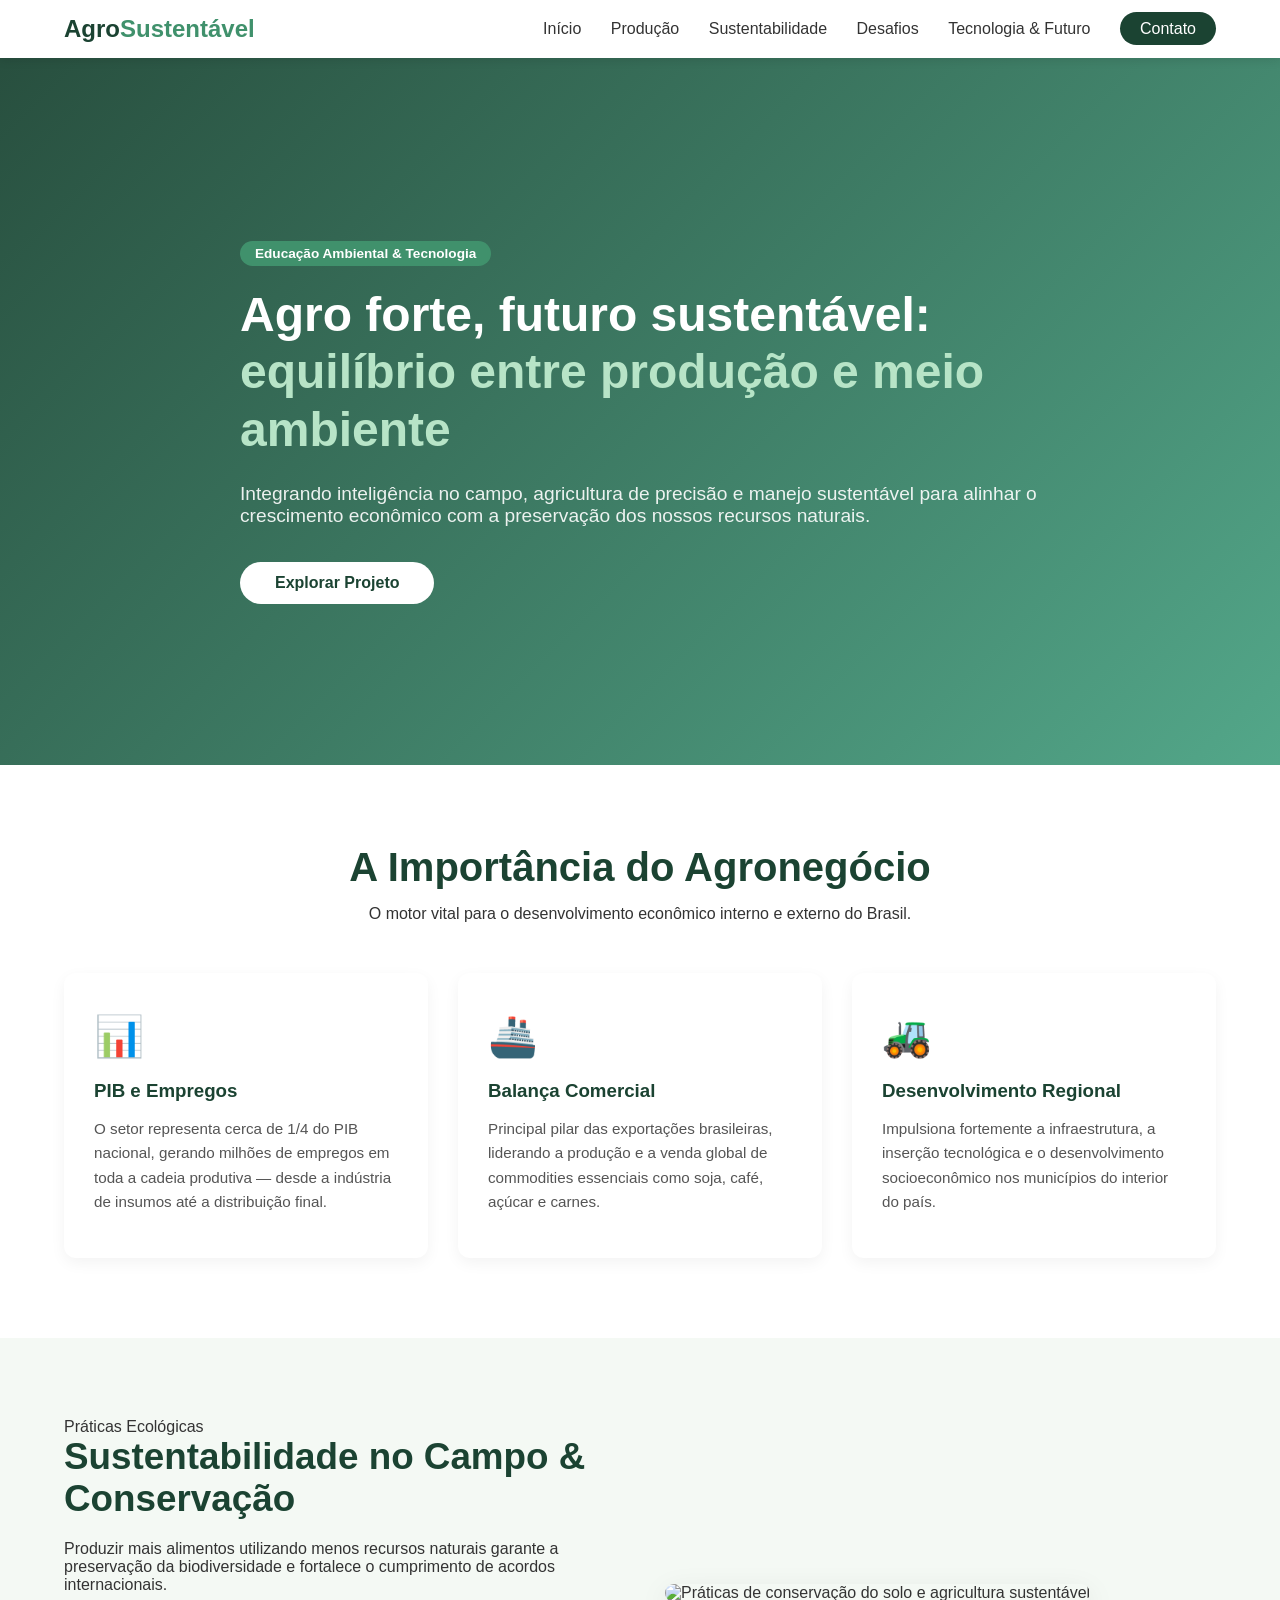
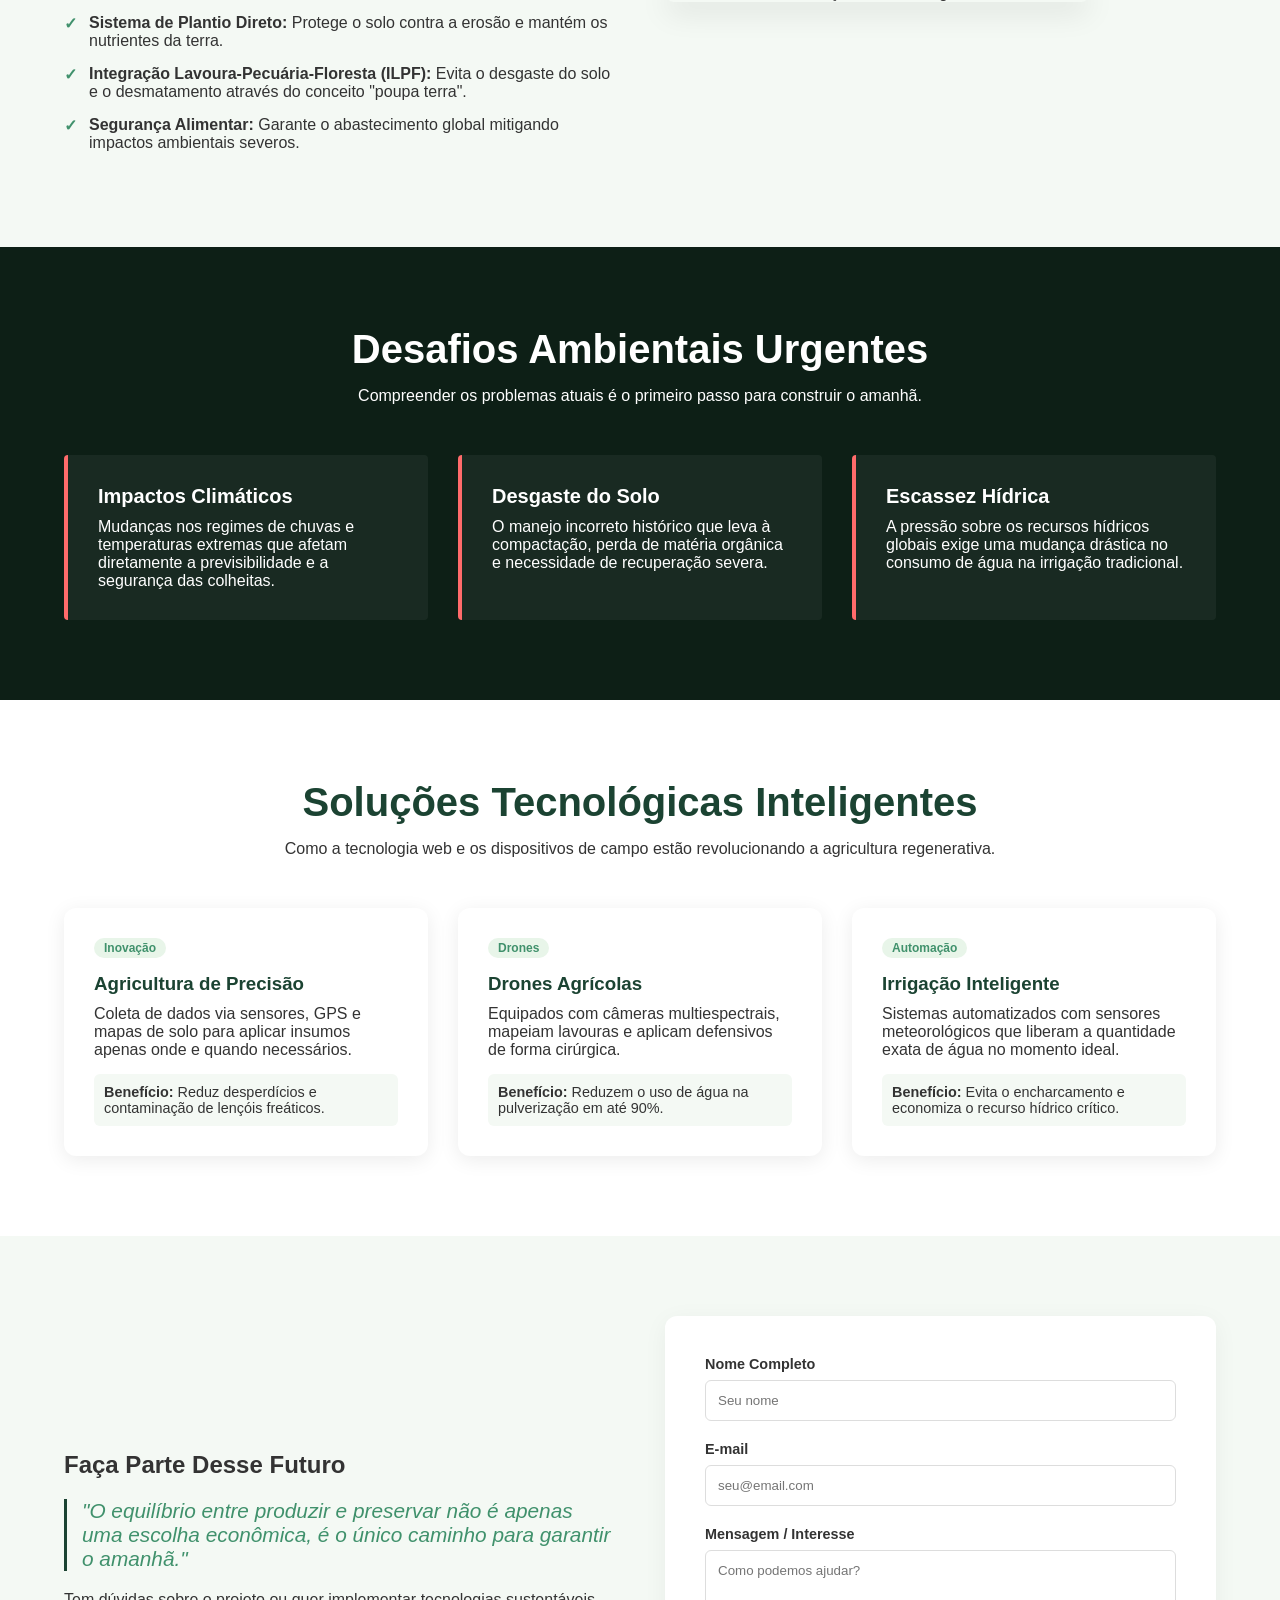
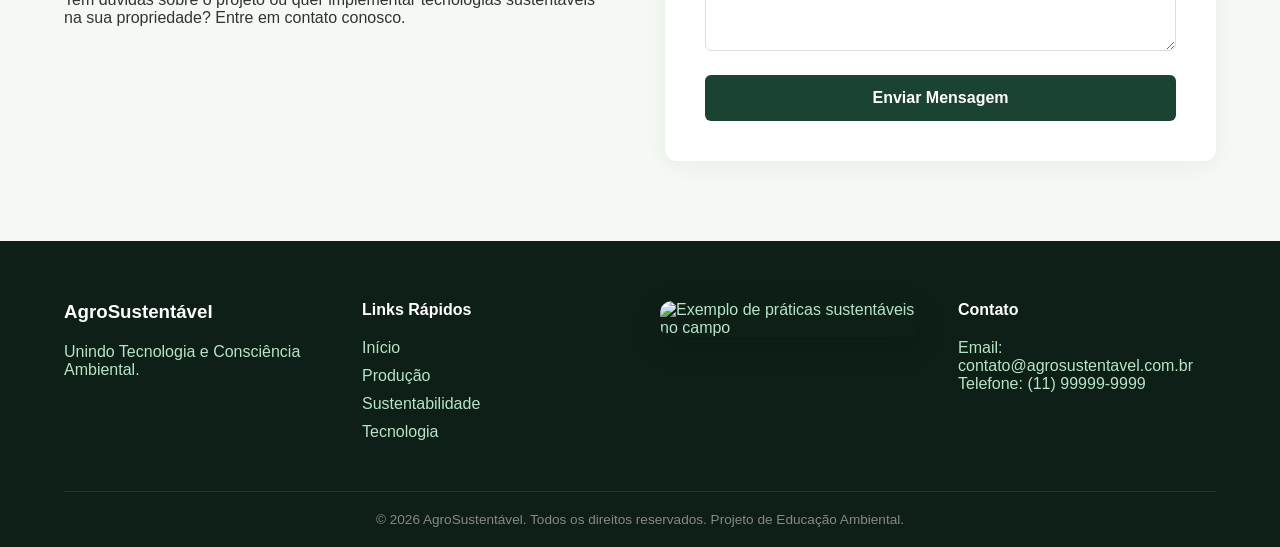
==== commit 374a3372: "Update index.html" ====
--- a/index.html
+++ b/index.html
@@ -8,7 +8,6 @@
     <link href="https://fonts.googleapis.com/css2?family=Poppins:wght@300;400;600;700&display=swap" rel="stylesheet">
 </head>
 <body>
-
     <header class="navbar">
         <div class="container nav-container">
             <div class="logo">
@@ -43,7 +42,7 @@
                 <h2>A Importância do Agronegócio</h2>
                 <p>O motor vital para o desenvolvimento econômico interno e externo do Brasil.</p>
             </div>
-            
+           
             <div class="grid-3">
                 <div class="card">
                     <div class="card-icon">📊</div>
@@ -62,7 +61,7 @@
                 </div>
             </div>
         </div>
-    </</section>
+    </section>
 
     <section id="sustentabilidade" class="section-padding bg-light">
         <div class="container grid-2">
@@ -70,15 +69,15 @@
                 <span class="section-subtitle">Práticas Ecológicas</span>
                 <h2>Sustentabilidade no Campo & Conservação</h2>
                 <p>Produzir mais alimentos utilizando menos recursos naturais garante a preservação da biodiversidade e fortalece o cumprimento de acordos internacionais.</p>
-                
+               
                 <ul class="custom-list">
                     <li><strong>Sistema de Plantio Direto:</strong> Protege o solo contra a erosão e mantém os nutrientes da terra.</li>
                     <li><strong>Integração Lavoura-Pecuária-Floresta (ILPF):</strong> Evita o desgaste do solo e o desmatamento através do conceito "poupa terra".</li>
                     <li><strong>Segurança Alimentar:</strong> Garante o abastecimento global mitigando impactos ambientais severos.</li>
                 </ul>
             </div>
-            <div class="content-image-placeholder">
-                <div class="image-box">Foto: Conservação e Solo Vivo</div>
+            <div class="content-image">
+                <img src="agrinho 1.jpg" alt="Práticas de conservação do solo e agricultura sustentável" style="width:100%; border-radius: 12px; box-shadow: 0 10px 30px rgba(0,0,0,0.1);">
             </div>
         </div>
     </section>
@@ -112,7 +111,7 @@
                 <h2>Soluções Tecnológicas Inteligentes</h2>
                 <p>Como a tecnologia web e os dispositivos de campo estão revolucionando a agricultura regenerativa.</p>
             </div>
-            
+           
             <div class="grid-3">
                 <div class="tech-card">
                     <div class="tech-badge">Inovação</div>
@@ -120,14 +119,14 @@
                     <p>Coleta de dados via sensores, GPS e mapas de solo para aplicar insumos apenas onde e quando necessários.</p>
                     <span class="tech-benefit"><strong>Benefício:</strong> Reduz desperdícios e contaminação de lençóis freáticos.</span>
                 </div>
-                
+               
                 <div class="tech-card">
                     <div class="tech-badge">Drones</div>
                     <h3>Drones Agrícolas</h3>
                     <p>Equipados com câmeras multiespectrais, mapeiam lavouras e aplicam defensivos de forma cirúrgica.</p>
                     <span class="tech-benefit"><strong>Benefício:</strong> Reduzem o uso de água na pulverização em até 90%.</span>
                 </div>
-                
+               
                 <div class="tech-card">
                     <div class="tech-badge">Automação</div>
                     <h3>Irrigação Inteligente</h3>
@@ -145,7 +144,7 @@
                 <p class="impact-message">"O equilíbrio entre produzir e preservar não é apenas uma escolha econômica, é o único caminho para garantir o amanhã."</p>
                 <p>Tem dúvidas sobre o projeto ou quer implementar tecnologias sustentáveis na sua propriedade? Entre em contato conosco.</p>
             </div>
-            
+           
             <div class="form-container">
                 <form id="contactForm">
                     <div class="form-group">
@@ -183,8 +182,8 @@
                 </ul>
             </div>
             <div class="content-image">
-    <img src="agrinho 1.jpg" alt="Práticas de conservação do solo e agricultura sustentável">
-</div>
+                <img src="agrinho 2.jpg" alt="Exemplo de práticas sustentáveis no campo" style="width:100%; border-radius: 12px; box-shadow: 0 10px 30px rgba(0,0,0,0.1);">
+            </div>
             <div>
                 <h4>Contato</h4>
                 <p>Email: contato@agrosustentavel.com.br</p>
